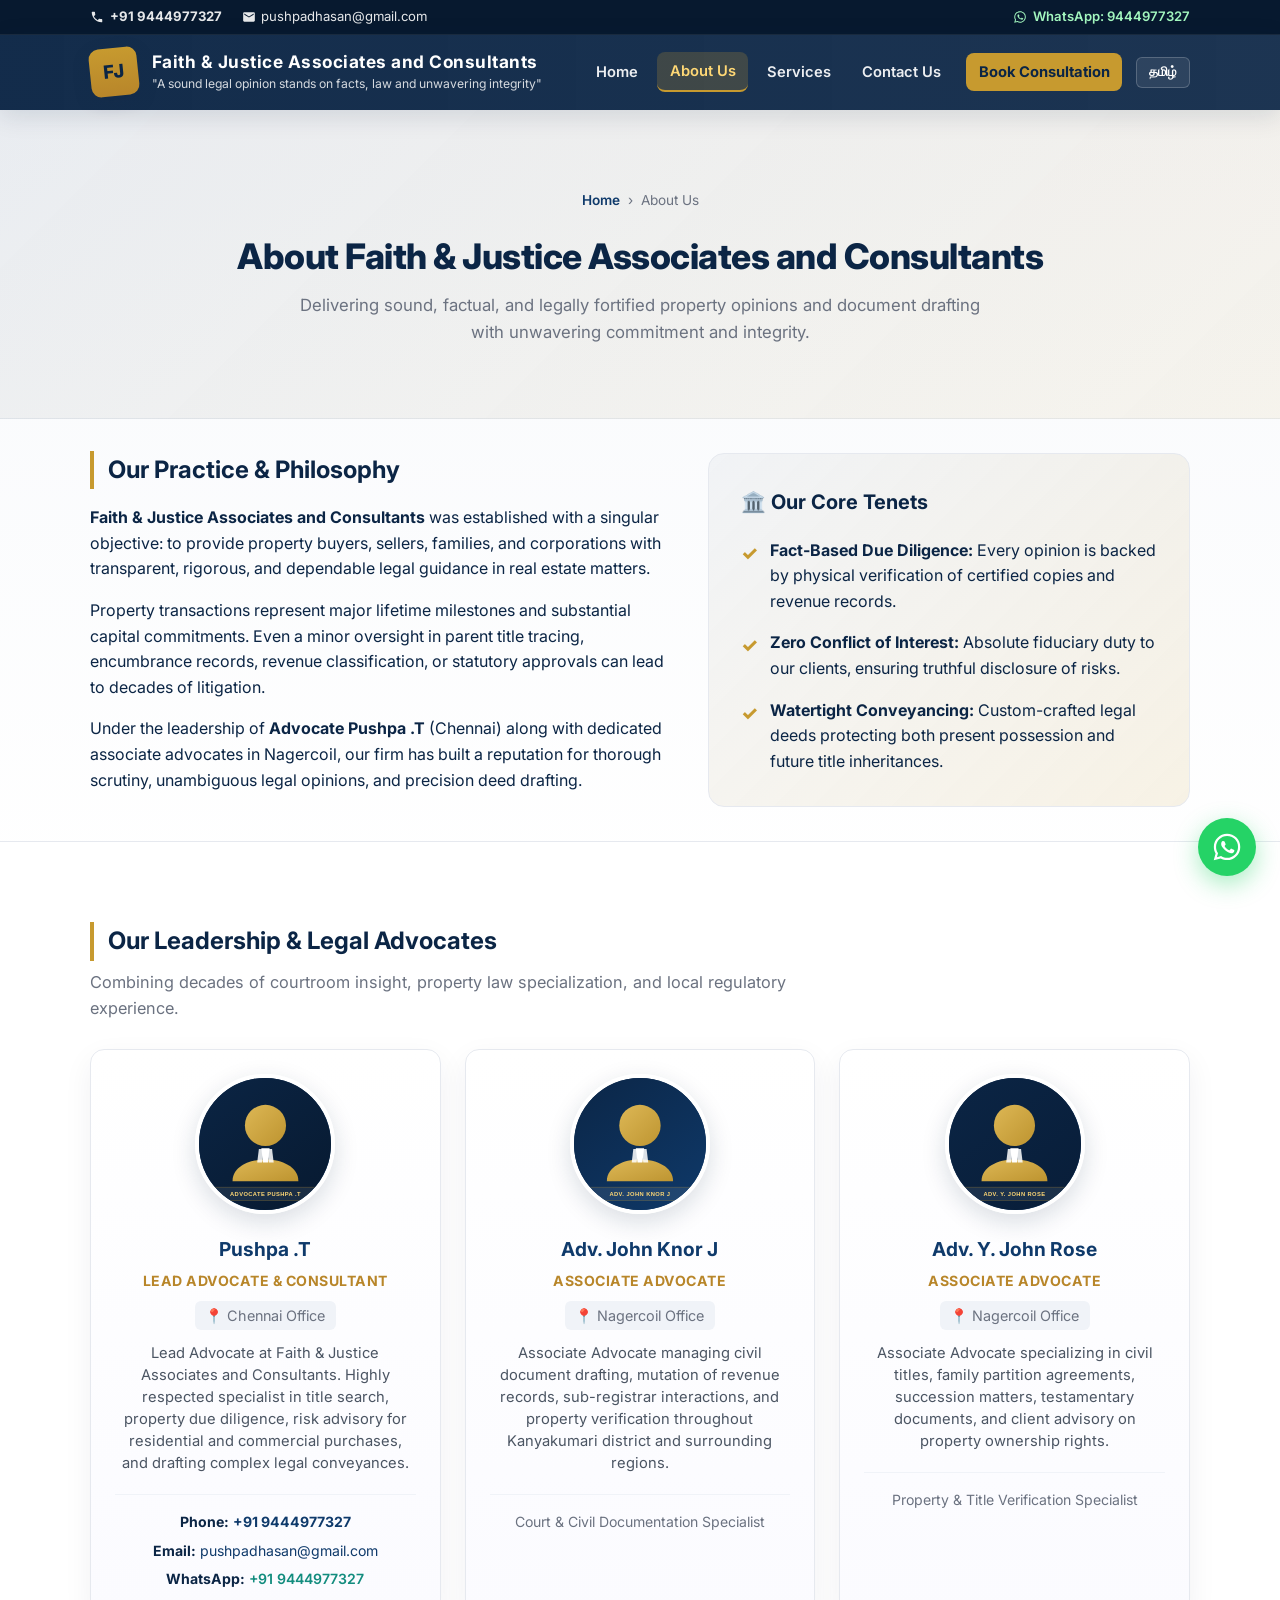
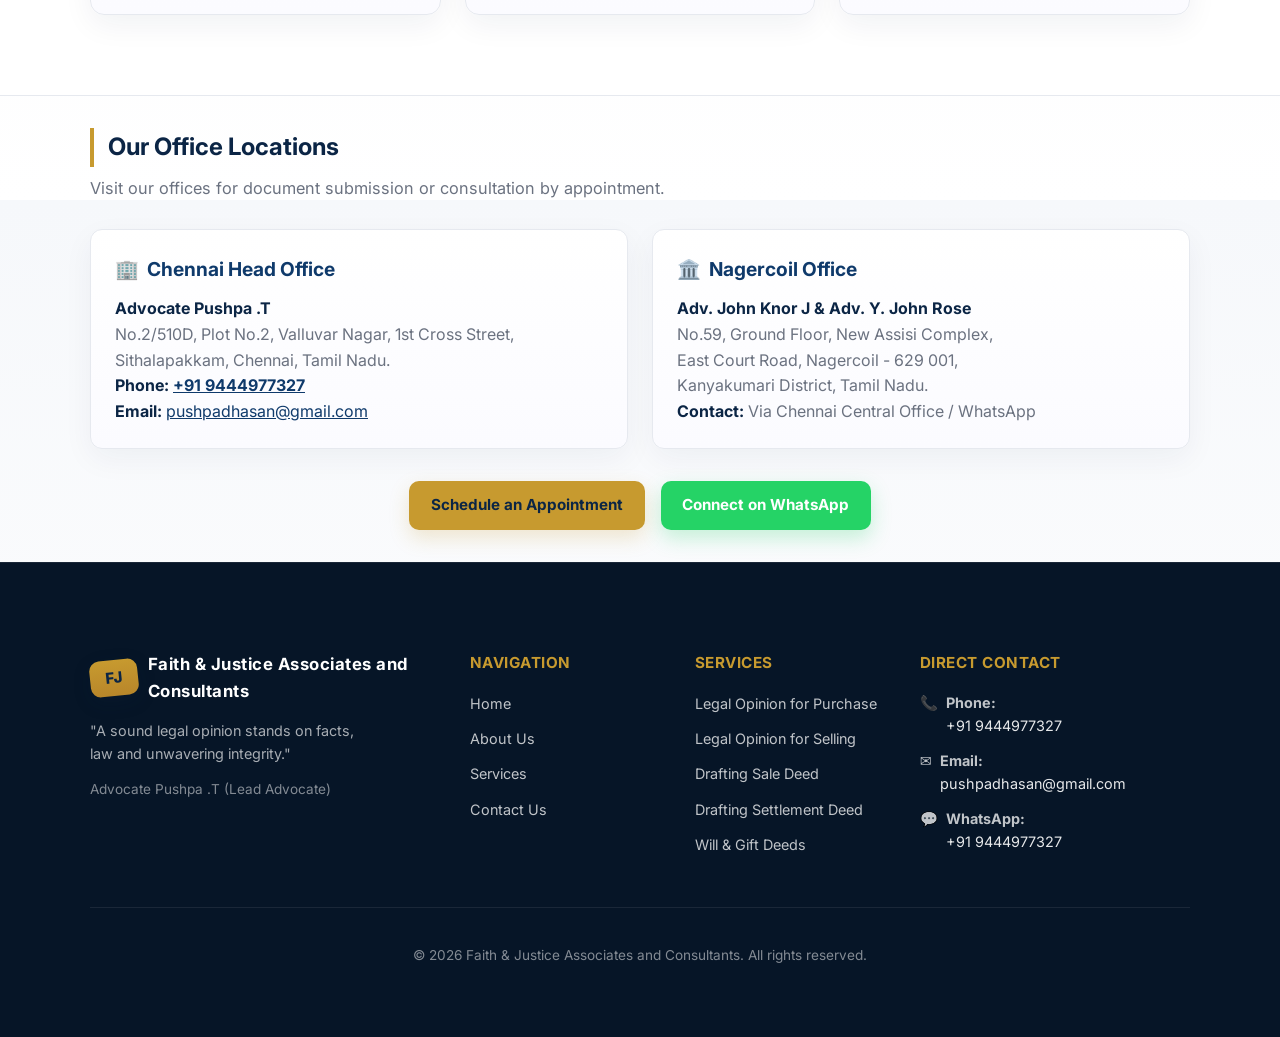
==== about.html @ 85257190 "Faith & Justice Associates and Consultants website" ====
<!DOCTYPE html>
<html lang="en">
<head>
  <meta charset="utf-8" />
  <meta name="viewport" content="width=device-width, initial-scale=1" />
  <title>About Us | Faith &amp; Justice Associates and Consultants</title>
  <meta name="description" content="Learn about Faith &amp; Justice Associates and Consultants, led by Advocate Pushpa .T with associates in Nagercoil. Specialized in property law, title due diligence, and legal opinions." />
  <meta name="theme-color" content="#0b2545" />
  <link rel="stylesheet" href="style.css" />
</head>
<body>

  <!-- Top Utility Bar with Contact Info -->
  <aside class="top-bar">
    <div class="container">
      <div class="top-bar-left">
        <a href="tel:+919444977327" aria-label="Call Advocate Pushpa .T">
          <svg viewBox="0 0 24 24" width="14" height="14" fill="currentColor"><path d="M6.62 10.79c1.44 2.83 3.76 5.14 6.59 6.59l2.2-2.2c.27-.27.67-.36 1.02-.24 1.12.37 2.33.57 3.57.57.55 0 1 .45 1 1V20c0 .55-.45 1-1 1-9.39 0-17-7.61-17-17 0-.55.45-1 1-1h3.5c.55 0 1 .45 1 1 0 1.25.2 2.45.57 3.57.11.35.03.74-.25 1.02l-2.2 2.2z"/></svg>
          <span><strong>+91 9444977327</strong></span>
        </a>
        <a href="mailto:pushpadhasan@gmail.com" aria-label="Email Pushpa .T">
          <svg viewBox="0 0 24 24" width="14" height="14" fill="currentColor"><path d="M20 4H4c-1.1 0-1.99.9-1.99 2L2 18c0 1.1.9 2 2 2h16c1.1 0 2-.9 2-2V6c0-1.1-.9-2-2-2zm0 4l-8 5-8-5V6l8 5 8-5v2z"/></svg>
          <span>pushpadhasan@gmail.com</span>
        </a>
      </div>
      <div class="top-bar-right">
        <a href="https://wa.me/919444977327?text=Hello%20Faith%20%26%20Justice%20Associates%20and%20Consultants%2C%20I%20would%20like%20to%20inquire%20about%20your%20legal%20services." target="_blank" rel="noopener noreferrer" class="whatsapp-top-link" aria-label="WhatsApp quick chat">
          <svg viewBox="0 0 24 24" width="14" height="14" fill="currentColor"><path d="M12.04 2C6.58 2 2.13 6.45 2.13 11.91c0 1.75.46 3.45 1.32 4.95L2.05 22l5.25-1.38c1.45.79 3.08 1.21 4.74 1.21 5.46 0 9.91-4.45 9.91-9.91 0-2.65-1.03-5.14-2.9-7.01C17.18 3.03 14.69 2 12.04 2M12.05 3.67c2.2 0 4.26.86 5.82 2.42 1.55 1.56 2.41 3.63 2.41 5.83 0 4.54-3.7 8.23-8.24 8.23-1.48 0-2.93-.39-4.19-1.15l-.3-.17-3.12.82.83-3.04-.2-.32c-.82-1.3-1.26-2.82-1.26-4.38.01-4.54 3.7-8.24 8.25-8.24M9.11 7.44c-.16 0-.43.06-.65.3-.22.23-.84.82-.84 2.02 0 1.2.88 2.36 1 2.52.13.16 1.73 2.63 4.18 3.69 2.04.88 2.46.71 2.9.67.44-.04 1.42-.58 1.63-1.16.2-.58.2-1.08.14-1.18-.06-.1-.22-.17-.46-.29-.24-.12-1.41-.7-1.63-.78-.21-.07-.37-.11-.53.13-.16.24-.63.78-.78.94-.14.17-.29.19-.53.07-.24-.12-1.02-.37-1.94-1.2-.72-.64-1.21-1.43-1.35-1.67-.14-.24-.02-.37.1-.49.11-.11.25-.29.37-.43.12-.14.16-.24.24-.4.08-.16.04-.3-.02-.42-.06-.12-.53-1.27-.73-1.74-.19-.46-.38-.4-.53-.41l-.57-.03Z"/></svg>
          <span>WhatsApp: 9444977327</span>
        </a>
      </div>
    </div>
  </aside>

  <!-- Header -->
  <header>
    <div class="container">
      <a href="index.html" class="brand" aria-label="Faith &amp; Justice Associates and Consultants Home">
        <div class="logo-mark" aria-hidden="true">FJ</div>
        <div>
          <h1>Faith &amp; Justice Associates and Consultants</h1>
          <p>"A sound legal opinion stands on facts, law and unwavering integrity"</p>
        </div>
      </a>

      <nav aria-label="Main navigation">
        <button class="mobile-toggle" id="navToggle" aria-expanded="false" aria-controls="mainNav">Menu ☰</button>
        <ul id="mainNav" class="">
          <li><a href="index.html">Home</a></li>
          <li><a href="about.html" class="active">About Us</a></li>
          <li><a href="services.html">Services</a></li>
          <li><a href="contact.html">Contact Us</a></li>
          <li><a href="contact.html" class="nav-cta">Book Consultation</a></li>
          <li><button class="lang-btn" id="langToggle" aria-label="Switch Language">தமிழ்</button></li>
        </ul>
      </nav>
    </div>
  </header>

  <main>
    <!-- Page Hero Banner -->
    <section class="page-hero">
      <div class="container">
        <div class="breadcrumb">
          <a href="index.html">Home</a> &rsaquo; <span>About Us</span>
        </div>
        <h1>
          <span class="lang-en">About Faith &amp; Justice Associates and Consultants</span>
          <span class="lang-ta">எங்களைப் பற்றி — ஃபெய்த் &amp; ஜஸ்டிஸ் அசோசியேட்ஸ்</span>
        </h1>
        <p class="lang-en">
          Delivering sound, factual, and legally fortified property opinions and document drafting with unwavering commitment and integrity.
        </p>
        <p class="lang-ta">
          சட்டம், உண்மை மற்றும் நேர்மையின் அடிப்படையில் சொத்து சட்ட ஆலோசனைகள் மற்றும் ஆவண தயாரிப்புகளை வழங்கும் சட்ட நிறுவனம்.
        </p>
      </div>
    </section>

    <!-- Firm Profile & Mission -->
    <section class="container">
      <div style="display: grid; grid-template-columns: 1.2fr 1fr; gap: 2.5rem; align-items: center;">
        <div>
          <h2>
            <span class="lang-en">Our Practice &amp; Philosophy</span>
            <span class="lang-ta">எங்கள் நோக்கம் &amp; நெறிமுறைகள்</span>
          </h2>
          <div class="lang-en">
            <p>
              <strong>Faith &amp; Justice Associates and Consultants</strong> was established with a singular objective: to provide property buyers, sellers, families, and corporations with transparent, rigorous, and dependable legal guidance in real estate matters.
            </p>
            <p>
              Property transactions represent major lifetime milestones and substantial capital commitments. Even a minor oversight in parent title tracing, encumbrance records, revenue classification, or statutory approvals can lead to decades of litigation.
            </p>
            <p>
              Under the leadership of <strong>Advocate Pushpa .T</strong> (Chennai) along with dedicated associate advocates in Nagercoil, our firm has built a reputation for thorough scrutiny, unambiguous legal opinions, and precision deed drafting.
            </p>
          </div>
          <div class="lang-ta">
            <p>
              <strong>ஃபெய்த் &amp; ஜஸ்டிஸ் அசோசியேட்ஸ் அண்ட் கன்சல்டன்ட்ஸ்</strong> சொத்து பரிவர்த்தனைகளில் பொதுமக்கள் மற்றும் நிறுவனங்களுக்கு வெளிப்படையான, முறையான மற்றும் நம்பகமான சட்ட வழிகாட்டலை வழங்குவதற்காக செயல்பட்டு வருகிறது.
            </p>
            <p>
              சொத்து வாங்குதல் மற்றும் விற்பனை செய்தலில் மூல ஆவணங்கள், வில்லங்கம், பட்டா மற்றும் அரசு அனுமதிகளை தீவிரமாக ஆய்வு செய்து, எதிர்காலத்தில் எந்தவித சட்ட சிக்கல்களும் ஏற்படாதவாறு ஆலோசனைகள் வழங்குகிறோம்.
            </p>
            <p>
              சென்னையில் <strong>வழக்கறிஞர் புஷ்பா .T (Pushpa .T)</strong> தலைமையில் நாகர்கோவில் அலுவலக வழக்கறிஞர்களுடன் இணைந்து வாடிக்கையாளர்களுக்கு சிறந்த முறையில் சேவை செய்கிறோம்.
            </p>
          </div>
        </div>

        <div style="background: linear-gradient(135deg, rgba(11,37,69,0.04), rgba(199,154,47,0.12)); border: 1px solid var(--border-light); border-radius: 16px; padding: 2rem;">
          <h3 style="margin-top: 0; color: var(--navy); font-size: 1.25rem;">
            <span>🏛️</span> Our Core Tenets
          </h3>
          <ul style="list-style: none; padding: 0; margin: 0; display: flex; flex-direction: column; gap: 1rem;">
            <li style="display: flex; gap: 0.75rem; align-items: flex-start;">
              <span style="color: var(--gold); font-weight: 800; font-size: 1.2rem;">✓</span>
              <div>
                <strong>Fact-Based Due Diligence:</strong> Every opinion is backed by physical verification of certified copies and revenue records.
              </div>
            </li>
            <li style="display: flex; gap: 0.75rem; align-items: flex-start;">
              <span style="color: var(--gold); font-weight: 800; font-size: 1.2rem;">✓</span>
              <div>
                <strong>Zero Conflict of Interest:</strong> Absolute fiduciary duty to our clients, ensuring truthful disclosure of risks.
              </div>
            </li>
            <li style="display: flex; gap: 0.75rem; align-items: flex-start;">
              <span style="color: var(--gold); font-weight: 800; font-size: 1.2rem;">✓</span>
              <div>
                <strong>Watertight Conveyancing:</strong> Custom-crafted legal deeds protecting both present possession and future title inheritances.
              </div>
            </li>
          </ul>
        </div>
      </div>
    </section>

    <!-- Detailed Team Section -->
    <section style="background: #ffffff; border-top: 1px solid var(--border-light); border-bottom: 1px solid var(--border-light);">
      <div class="container">
        <h2>
          <span class="lang-en">Our Leadership &amp; Legal Advocates</span>
          <span class="lang-ta">எங்கள் தலைமை மற்றும் வழக்கறிஞர்கள்</span>
        </h2>
        <p class="section-subtitle">
          <span class="lang-en">Combining decades of courtroom insight, property law specialization, and local regulatory experience.</span>
          <span class="lang-ta">நீண்டகால அனுபவம் மற்றும் சட்ட நுணுக்கங்களுடன் செயல்படும் வழக்கறிஞர் குழு.</span>
        </p>

        <div class="team">
          <!-- Member 1: Pushpa .T -->
          <div class="member">
            <div class="member-avatar">
              <img src="placeholder-pushpa.svg" alt="Photo of Advocate Pushpa .T" onerror="this.src='placeholder-pushpa.jpg';" />
            </div>
            <h3>Pushpa .T</h3>
            <p class="role">Lead Advocate &amp; Consultant</p>
            <p class="office">📍 Chennai Office</p>
            <p class="bio lang-en">
              Lead Advocate at Faith &amp; Justice Associates and Consultants. Highly respected specialist in title search, property due diligence, risk advisory for residential and commercial purchases, and drafting complex legal conveyances.
            </p>
            <p class="bio lang-ta">
              முதன்மையான வழக்கறிஞர் மற்றும் ஆலோசகர். நிலம், வீடு மற்றும் வணிக வளாக சொத்துக்களின் ஆவண ஆய்வு, சட்ட ஆலோசனை மற்றும் பத்திர தயாரிப்பில் நிபுணர்.
            </p>
            <div style="margin-top: 1.25rem; padding-top: 1rem; border-top: 1px solid #f0f3f8; display: flex; flex-direction: column; gap: 0.35rem; font-size: 0.88rem;">
              <div><strong>Phone:</strong> <a href="tel:+919444977327" style="color: var(--accent); text-decoration: none; font-weight: 700;">+91 9444977327</a></div>
              <div><strong>Email:</strong> <a href="mailto:pushpadhasan@gmail.com" style="color: var(--accent); text-decoration: none;">pushpadhasan@gmail.com</a></div>
              <div><strong>WhatsApp:</strong> <a href="https://wa.me/919444977327" target="_blank" rel="noopener noreferrer" style="color: #128c7e; text-decoration: none; font-weight: 600;">+91 9444977327</a></div>
            </div>
          </div>

          <!-- Member 2: Adv. John Knor J -->
          <div class="member">
            <div class="member-avatar">
              <img src="placeholder-john.svg" alt="Photo of Adv. John Knor J" onerror="this.src='placeholder-john.jpg';" />
            </div>
            <h3>Adv. John Knor J</h3>
            <p class="role">Associate Advocate</p>
            <p class="office">📍 Nagercoil Office</p>
            <p class="bio lang-en">
              Associate Advocate managing civil document drafting, mutation of revenue records, sub-registrar interactions, and property verification throughout Kanyakumari district and surrounding regions.
            </p>
            <p class="bio lang-ta">
              நாகர்கோவில் மற்றும் கன்னியாகுமரி மாவட்டத்தில் சிவில் ஆவணங்கள், பட்டா மாறுதல் மற்றும் சார் பதிவாளர் அலுவலக ஆவண சரிபார்ப்புகளில் வாடிக்கையாளர்களுக்கு வழிகாட்டுபவர்.
            </p>
            <div style="margin-top: 1.25rem; padding-top: 1rem; border-top: 1px solid #f0f3f8; font-size: 0.88rem; color: var(--muted);">
              <span>Court &amp; Civil Documentation Specialist</span>
            </div>
          </div>

          <!-- Member 3: Adv. Y. John Rose -->
          <div class="member">
            <div class="member-avatar">
              <img src="placeholder-rose.svg" alt="Photo of Adv. Y. John Rose" onerror="this.src='placeholder-rose.jpg';" />
            </div>
            <h3>Adv. Y. John Rose</h3>
            <p class="role">Associate Advocate</p>
            <p class="office">📍 Nagercoil Office</p>
            <p class="bio lang-en">
              Associate Advocate specializing in civil titles, family partition agreements, succession matters, testamentary documents, and client advisory on property ownership rights.
            </p>
            <p class="bio lang-ta">
              குடும்ப சொத்து பிரிவினை, பாகப்பிரிவினை பத்திரம், உயில் ஆவணங்கள் மற்றும் சொத்து உரிமை தொடர்பான சட்ட விவகாரங்களில் தேர்ச்சி பெற்றவர்.
            </p>
            <div style="margin-top: 1.25rem; padding-top: 1rem; border-top: 1px solid #f0f3f8; font-size: 0.88rem; color: var(--muted);">
              <span>Property &amp; Title Verification Specialist</span>
            </div>
          </div>
        </div>
      </div>
    </section>

    <!-- Office Locations -->
    <section class="container">
      <h2>
        <span class="lang-en">Our Office Locations</span>
        <span class="lang-ta">எங்கள் அலுவலக முகவரிகள்</span>
      </h2>
      <p class="section-subtitle">
        <span class="lang-en">Visit our offices for document submission or consultation by appointment.</span>
        <span class="lang-ta">ஆவணங்களை சமர்ப்பிக்க அல்லது நேரடி ஆலோசனை பெற எங்களை தொடர்பு கொள்ளவும்.</span>
      </p>

      <div class="locations">
        <!-- Chennai Office -->
        <div class="location">
          <h3>
            <span>🏢</span> Chennai Head Office
          </h3>
          <p>
            <strong>Advocate Pushpa .T</strong><br />
            No.2/510D, Plot No.2, Valluvar Nagar, 1st Cross Street,<br />
            Sithalapakkam, Chennai, Tamil Nadu.<br />
            <strong>Phone:</strong> <a href="tel:+919444977327" style="color: var(--accent); font-weight: 700;">+91 9444977327</a><br />
            <strong>Email:</strong> <a href="mailto:pushpadhasan@gmail.com" style="color: var(--accent);">pushpadhasan@gmail.com</a>
          </p>
        </div>

        <!-- Nagercoil Office -->
        <div class="location">
          <h3>
            <span>🏛️</span> Nagercoil Office
          </h3>
          <p>
            <strong>Adv. John Knor J &amp; Adv. Y. John Rose</strong><br />
            No.59, Ground Floor, New Assisi Complex,<br />
            East Court Road, Nagercoil - 629 001,<br />
            Kanyakumari District, Tamil Nadu.<br />
            <strong>Contact:</strong> Via Chennai Central Office / WhatsApp
          </p>
        </div>
      </div>

      <!-- Quick Action Bar -->
      <div style="text-align: center; margin-top: 1.5rem;">
        <a href="contact.html" class="cta">Schedule an Appointment</a>
        <a href="https://wa.me/919444977327?text=Hello%20Advocate%20Pushpa%20.T%2C%20I%20would%20like%20to%20schedule%20a%20legal%20consultation." target="_blank" rel="noopener noreferrer" class="cta cta-whatsapp" style="margin-left: 0.75rem;">
          Connect on WhatsApp
        </a>
      </div>
    </section>
  </main>

  <!-- Floating WhatsApp Widget -->
  <a href="https://wa.me/919444977327?text=Hello%20Faith%20%26%20Justice%20Associates%20and%20Consultants%2C%20I%20would%20like%20to%20inquire%20about%20your%20legal%20services." 
     class="whatsapp-float" 
     target="_blank" 
     rel="noopener noreferrer" 
     aria-label="Chat on WhatsApp with Advocate Pushpa .T">
    <svg viewBox="0 0 24 24" width="32" height="32" fill="currentColor">
      <path d="M12.04 2C6.58 2 2.13 6.45 2.13 11.91c0 1.75.46 3.45 1.32 4.95L2.05 22l5.25-1.38c1.45.79 3.08 1.21 4.74 1.21 5.46 0 9.91-4.45 9.91-9.91 0-2.65-1.03-5.14-2.9-7.01C17.18 3.03 14.69 2 12.04 2M12.05 3.67c2.2 0 4.26.86 5.82 2.42 1.55 1.56 2.41 3.63 2.41 5.83 0 4.54-3.7 8.23-8.24 8.23-1.48 0-2.93-.39-4.19-1.15l-.3-.17-3.12.82.83-3.04-.2-.32c-.82-1.3-1.26-2.82-1.26-4.38.01-4.54 3.7-8.24 8.25-8.24M9.11 7.44c-.16 0-.43.06-.65.3-.22.23-.84.82-.84 2.02 0 1.2.88 2.36 1 2.52.13.16 1.73 2.63 4.18 3.69 2.04.88 2.46.71 2.9.67.44-.04 1.42-.58 1.63-1.16.2-.58.2-1.08.14-1.18-.06-.1-.22-.17-.46-.29-.24-.12-1.41-.7-1.63-.78-.21-.07-.37-.11-.53.13-.16.24-.63.78-.78.94-.14.17-.29.19-.53.07-.24-.12-1.02-.37-1.94-1.2-.72-.64-1.21-1.43-1.35-1.67-.14-.24-.02-.37.1-.49.11-.11.25-.29.37-.43.12-.14.16-.24.24-.4.08-.16.04-.3-.02-.42-.06-.12-.53-1.27-.73-1.74-.19-.46-.38-.4-.53-.41l-.57-.03Z"/>
    </svg>
    <span class="tooltip">Chat on WhatsApp (9444977327)</span>
  </a>

  <!-- Footer -->
  <footer>
    <div class="container">
      <div class="footer-grid">
        <div class="footer-brand">
          <div style="display: flex; gap: 0.6rem; align-items: center; margin-bottom: 0.75rem;">
            <div class="logo-mark" style="width: 36px; height: 36px; font-size: 0.95rem;">FJ</div>
            <h3 style="margin: 0; font-size: 1.05rem;">Faith &amp; Justice Associates and Consultants</h3>
          </div>
          <p>"A sound legal opinion stands on facts, law and unwavering integrity."</p>
          <p style="font-size: 0.85rem; color: rgba(255,255,255,0.5);">Advocate Pushpa .T (Lead Advocate)</p>
        </div>

        <div class="footer-col">
          <h4>Navigation</h4>
          <ul>
            <li><a href="index.html">Home</a></li>
            <li><a href="about.html">About Us</a></li>
            <li><a href="services.html">Services</a></li>
            <li><a href="contact.html">Contact Us</a></li>
          </ul>
        </div>

        <div class="footer-col">
          <h4>Services</h4>
          <ul>
            <li><a href="services.html">Legal Opinion for Purchase</a></li>
            <li><a href="services.html">Legal Opinion for Selling</a></li>
            <li><a href="services.html">Drafting Sale Deed</a></li>
            <li><a href="services.html">Drafting Settlement Deed</a></li>
            <li><a href="services.html">Will &amp; Gift Deeds</a></li>
          </ul>
        </div>

        <div class="footer-col">
          <h4>Direct Contact</h4>
          <div class="footer-contact-item">
            <span>📞</span>
            <div>
              <strong>Phone:</strong><br />
              <a href="tel:+919444977327">+91 9444977327</a>
            </div>
          </div>
          <div class="footer-contact-item">
            <span>✉️</span>
            <div>
              <strong>Email:</strong><br />
              <a href="mailto:pushpadhasan@gmail.com">pushpadhasan@gmail.com</a>
            </div>
          </div>
          <div class="footer-contact-item">
            <span>💬</span>
            <div>
              <strong>WhatsApp:</strong><br />
              <a href="https://wa.me/919444977327" target="_blank" rel="noopener noreferrer">+91 9444977327</a>
            </div>
          </div>
        </div>
      </div>

      <div class="footer-bottom">
        <p>&copy; <span class="current-year"></span> Faith &amp; Justice Associates and Consultants. All rights reserved.</p>
      </div>
    </div>
  </footer>

  <script src="script.js"></script>
</body>
</html>
---- style.css ----
/* ==========================================================================
   Faith & Justice Associates and Consultants — Stylesheet
   Theme: Navy (#0b2545) & Gold (#c79a2f) Professional Legal Palette
   ========================================================================== */

@import url('https://fonts.googleapis.com/css2?family=Inter:wght@300;400;500;600;700;800&display=swap');
@import url('https://fonts.googleapis.com/css2?family=Noto+Sans+Tamil:wght@400;600;700&display=swap');

:root {
  --navy: #0b2545;
  --gold: #c79a2f;
  --gold-hover: #b8862a;
  --white: #ffffff;
  --muted: #6b7280;
  --bg: #f6f8fb;
  --glass: rgba(255, 255, 255, 0.7);
  --max-width: 1100px;
  --radius: 12px;
  --gap: 1.25rem;
  --transition: 300ms cubic-bezier(.2, .9, .2, 1);
  --accent: #0f3a6b;
  --whatsapp: #25D366;
  --whatsapp-dark: #128C7E;
  --border-light: #e6e9ef;
}

/* Reset & Base */
* {
  box-sizing: border-box;
}

html, body {
  height: 100%;
}

body {
  margin: 0;
  font-family: 'Inter', system-ui, -apple-system, "Segoe UI", Roboto, Arial, sans-serif;
  color: var(--navy);
  background: linear-gradient(180deg, var(--bg) 0%, #ffffff 100%);
  -webkit-font-smoothing: antialiased;
  -moz-osx-font-smoothing: grayscale;
  line-height: 1.6;
  -webkit-tap-highlight-color: transparent;
  display: flex;
  flex-direction: column;
  min-height: 100vh;
}

main {
  flex: 1 0 auto;
}

.container {
  width: 92%;
  max-width: var(--max-width);
  margin: 0 auto;
  padding: 2rem 0;
}

/* Top Utility Bar */
.top-bar {
  background: #07192f;
  color: rgba(255, 255, 255, 0.85);
  font-size: 0.82rem;
  border-bottom: 1px solid rgba(255, 255, 255, 0.08);
  padding: 0.4rem 0;
}

.top-bar .container {
  padding: 0;
  display: flex;
  justify-content: space-between;
  align-items: center;
  flex-wrap: wrap;
  gap: 0.5rem;
}

.top-bar-left, .top-bar-right {
  display: flex;
  align-items: center;
  gap: 1.25rem;
  flex-wrap: wrap;
}

.top-bar a {
  color: rgba(255, 255, 255, 0.9);
  text-decoration: none;
  display: inline-flex;
  align-items: center;
  gap: 0.35rem;
  transition: color var(--transition);
}

.top-bar a:hover {
  color: var(--gold);
}

.top-bar .whatsapp-top-link {
  color: #a3f7bf;
  font-weight: 600;
}

.top-bar .whatsapp-top-link:hover {
  color: #25D366;
}

/* Header */
header {
  position: sticky;
  top: 0;
  z-index: 60;
  backdrop-filter: blur(8px);
  -webkit-backdrop-filter: blur(8px);
  background: linear-gradient(90deg, rgba(11, 37, 69, 0.97), rgba(11, 37, 69, 0.93));
  color: var(--white);
  box-shadow: 0 6px 24px rgba(11, 37, 69, 0.12);
}

header .container {
  display: flex;
  align-items: center;
  justify-content: space-between;
  gap: var(--gap);
  padding: 0.85rem 0;
}

.brand {
  display: flex;
  gap: 0.85rem;
  align-items: center;
  text-decoration: none;
  color: inherit;
}

.logo-mark {
  width: 48px;
  height: 48px;
  min-width: 48px;
  display: grid;
  place-items: center;
  background: linear-gradient(180deg, var(--gold), #b8862a);
  color: var(--navy);
  font-weight: 800;
  font-size: 1.15rem;
  border-radius: 10px;
  transform: rotate(-6deg);
  box-shadow: 0 6px 18px rgba(12, 34, 60, 0.18);
  transition: transform var(--transition);
  user-select: none;
}

.brand:hover .logo-mark {
  transform: rotate(0deg) scale(1.04);
}

.brand h1 {
  margin: 0;
  font-size: 1.08rem;
  letter-spacing: 0.5px;
  font-weight: 700;
  line-height: 1.25;
  color: var(--white);
}

.brand p {
  margin: 0;
  font-size: 0.76rem;
  color: rgba(255, 255, 255, 0.82);
  margin-top: 2px;
}

/* Navigation */
nav {
  display: flex;
  align-items: center;
  gap: 0.5rem;
}

nav ul {
  list-style: none;
  margin: 0;
  padding: 0;
  display: flex;
  gap: 0.35rem;
  align-items: center;
}

nav a {
  color: rgba(255, 255, 255, 0.92);
  text-decoration: none;
  padding: 0.45rem 0.8rem;
  border-radius: 8px;
  font-weight: 600;
  font-size: 0.92rem;
  transition: background var(--transition), color var(--transition), transform var(--transition);
  display: inline-block;
}

nav a:hover {
  background: rgba(255, 255, 255, 0.1);
  color: var(--white);
  transform: translateY(-2px);
}

nav a.active {
  background: rgba(199, 154, 47, 0.22);
  color: #ffd875;
  border-bottom: 2px solid var(--gold);
}

.nav-cta {
  background: var(--gold) !important;
  color: var(--navy) !important;
  font-weight: 700 !important;
  margin-left: 0.4rem;
}

.nav-cta:hover {
  background: var(--gold-hover) !important;
  color: var(--navy) !important;
}

.lang-btn {
  background: rgba(255, 255, 255, 0.08);
  border: 1px solid rgba(255, 255, 255, 0.2);
  color: var(--white);
  padding: 0.4rem 0.75rem;
  border-radius: 6px;
  font-weight: 700;
  font-size: 0.82rem;
  cursor: pointer;
  transition: all var(--transition);
  margin-left: 0.5rem;
}

.lang-btn:hover {
  background: var(--gold);
  color: var(--navy);
  border-color: var(--gold);
}

.mobile-toggle {
  display: none;
  background: transparent;
  border: 1px solid rgba(255, 255, 255, 0.2);
  color: var(--white);
  padding: 0.45rem 0.7rem;
  border-radius: 8px;
  cursor: pointer;
  font-size: 0.95rem;
}

/* Page Hero Banner (for Inner Pages: About, Services, Contact) */
.page-hero {
  background: linear-gradient(135deg, rgba(11, 37, 69, 0.06) 0%, rgba(199, 154, 47, 0.08) 100%);
  border-bottom: 1px solid rgba(11, 37, 69, 0.06);
  padding: 3rem 0 2.5rem 0;
  text-align: center;
}

.page-hero h1 {
  margin: 0 0 0.5rem 0;
  font-size: 2.2rem;
  color: var(--navy);
  font-weight: 800;
  letter-spacing: -0.5px;
}

.page-hero p {
  margin: 0 auto;
  color: var(--muted);
  font-size: 1.05rem;
  max-width: 65ch;
}

.breadcrumb {
  display: flex;
  justify-content: center;
  align-items: center;
  gap: 0.5rem;
  font-size: 0.85rem;
  margin-bottom: 1rem;
  color: var(--muted);
}

.breadcrumb a {
  color: var(--accent);
  text-decoration: none;
  font-weight: 600;
}

.breadcrumb a:hover {
  color: var(--gold);
}

/* Home Hero Section */
.hero {
  padding: 3.5rem 0;
  display: grid;
  grid-template-columns: 1fr 370px;
  gap: 2.5rem;
  align-items: center;
}

.hero-left {
  animation: slideIn 700ms var(--transition) both;
}

@keyframes slideIn {
  from { opacity: 0; transform: translateY(18px); }
  to { opacity: 1; transform: none; }
}

.hero .badge {
  display: inline-flex;
  align-items: center;
  gap: 0.4rem;
  background: rgba(199, 154, 47, 0.15);
  color: #8c6611;
  padding: 0.35rem 0.75rem;
  border-radius: 20px;
  font-weight: 700;
  font-size: 0.82rem;
  margin-bottom: 1rem;
  border: 1px solid rgba(199, 154, 47, 0.3);
}

.hero h2 {
  margin: 0 0 0.5rem 0;
  font-size: 2.3rem;
  color: var(--navy);
  font-weight: 800;
  line-height: 1.2;
}

.hero .hero-subtitle {
  margin: 0 0 1.25rem 0;
  color: var(--muted);
  font-size: 1.1rem;
  line-height: 1.55;
  max-width: 58ch;
}

.hero-actions {
  display: flex;
  gap: 0.85rem;
  align-items: center;
  margin-top: 1.5rem;
  flex-wrap: wrap;
}

/* CTA Buttons */
.cta {
  display: inline-flex;
  gap: 0.5rem;
  align-items: center;
  background: var(--gold);
  color: var(--navy);
  padding: 0.75rem 1.35rem;
  border-radius: 10px;
  font-weight: 700;
  font-size: 0.95rem;
  text-decoration: none;
  box-shadow: 0 8px 20px rgba(199, 154, 47, 0.22);
  transition: all var(--transition);
  cursor: pointer;
  border: none;
}

.cta:hover {
  transform: translateY(-3px);
  box-shadow: 0 12px 26px rgba(199, 154, 47, 0.3);
  background: var(--gold-hover);
}

.cta-secondary {
  background: transparent;
  color: var(--navy);
  border: 1.5px solid rgba(11, 37, 69, 0.18);
  box-shadow: none;
}

.cta-secondary:hover {
  background: rgba(11, 37, 69, 0.05);
  border-color: var(--navy);
  transform: translateY(-3px);
}

.cta-whatsapp {
  background: var(--whatsapp);
  color: #ffffff;
  box-shadow: 0 8px 20px rgba(37, 211, 102, 0.25);
}

.cta-whatsapp:hover {
  background: var(--whatsapp-dark);
  color: #ffffff;
  box-shadow: 0 12px 24px rgba(37, 211, 102, 0.35);
}

/* Hero Quick Contact Card */
.hero-card {
  background: linear-gradient(180deg, #ffffff, #fbfdff);
  border-radius: 16px;
  padding: 1.75rem;
  box-shadow: 0 16px 45px rgba(11, 37, 69, 0.08);
  border: 1px solid rgba(11, 37, 69, 0.05);
  display: flex;
  flex-direction: column;
  gap: 0.85rem;
  animation: float 6s ease-in-out infinite;
}

@keyframes float {
  0% { transform: translateY(0); }
  50% { transform: translateY(-6px); }
  100% { transform: translateY(0); }
}

.hero-card h4 {
  margin: 0;
  color: var(--navy);
  font-size: 1.15rem;
  font-weight: 700;
  display: flex;
  align-items: center;
  gap: 0.5rem;
}

.hero-card p {
  margin: 0;
  color: var(--muted);
  font-size: 0.92rem;
}

.hero-contact-item {
  display: flex;
  align-items: flex-start;
  gap: 0.75rem;
  padding: 0.5rem 0;
  border-bottom: 1px solid #f0f3f8;
}

.hero-contact-item:last-child {
  border-bottom: none;
  padding-bottom: 0;
}

.hero-contact-icon {
  width: 34px;
  height: 34px;
  border-radius: 8px;
  background: rgba(11, 37, 69, 0.06);
  color: var(--navy);
  display: grid;
  place-items: center;
  flex-shrink: 0;
}

.hero-contact-text strong {
  display: block;
  font-size: 0.8rem;
  text-transform: uppercase;
  letter-spacing: 0.5px;
  color: var(--muted);
}

.hero-contact-text a {
  color: var(--accent);
  text-decoration: none;
  font-weight: 600;
  font-size: 0.95rem;
  transition: color var(--transition);
}

.hero-contact-text a:hover {
  color: var(--gold);
}

/* Sections */
section {
  padding: 3rem 0;
}

section h2 {
  margin: 0 0 1rem 0;
  font-size: 1.5rem;
  color: var(--navy);
  border-left: 4px solid var(--gold);
  padding-left: 0.85rem;
  font-weight: 700;
}

.section-subtitle {
  color: var(--muted);
  font-size: 1.02rem;
  margin-top: -0.5rem;
  margin-bottom: 1.75rem;
  max-width: 70ch;
}

/* Pillars / Features Grid */
.features-grid {
  display: grid;
  grid-template-columns: repeat(4, 1fr);
  gap: 1.25rem;
  margin-top: 1.5rem;
}

.feature-box {
  background: var(--white);
  padding: 1.5rem;
  border-radius: var(--radius);
  box-shadow: 0 8px 24px rgba(11, 37, 69, 0.04);
  border: 1px solid var(--border-light);
  transition: all var(--transition);
}

.feature-box:hover {
  transform: translateY(-5px);
  box-shadow: 0 14px 35px rgba(11, 37, 69, 0.09);
  border-color: rgba(199, 154, 47, 0.4);
}

.feature-icon {
  width: 44px;
  height: 44px;
  border-radius: 10px;
  background: linear-gradient(135deg, rgba(11, 37, 69, 0.08), rgba(199, 154, 47, 0.15));
  color: var(--navy);
  display: grid;
  place-items: center;
  font-size: 1.3rem;
  margin-bottom: 1rem;
}

.feature-box h3 {
  margin: 0 0 0.5rem 0;
  font-size: 1.05rem;
  color: var(--navy);
}

.feature-box p {
  margin: 0;
  color: var(--muted);
  font-size: 0.9rem;
  line-height: 1.55;
}

/* Team Section */
.team {
  display: grid;
  grid-template-columns: repeat(3, 1fr);
  gap: 1.5rem;
  margin-top: 1.5rem;
}

.member {
  background: linear-gradient(180deg, #ffffff, #fbfbff);
  border-radius: 14px;
  padding: 1.5rem;
  box-shadow: 0 10px 30px rgba(11, 37, 69, 0.06);
  border: 1px solid var(--border-light);
  text-align: center;
  position: relative;
  overflow: hidden;
  transition: transform var(--transition), box-shadow var(--transition);
}

.member:hover {
  transform: translateY(-6px);
  box-shadow: 0 18px 40px rgba(11, 37, 69, 0.12);
}

.member-avatar {
  width: 140px;
  height: 140px;
  border-radius: 50%;
  margin: 0 auto 1.25rem auto;
  background: linear-gradient(135deg, var(--navy), var(--accent));
  color: var(--gold);
  display: flex;
  align-items: center;
  justify-content: center;
  font-size: 2.2rem;
  font-weight: 800;
  border: 4px solid #ffffff;
  box-shadow: 0 8px 24px rgba(11, 37, 69, 0.15);
  position: relative;
}

.member img {
  width: 100%;
  height: 100%;
  object-fit: cover;
  border-radius: 50%;
  display: block;
}

.member h3 {
  margin: 0 0 0.35rem 0;
  font-size: 1.2rem;
  color: var(--accent);
  font-weight: 700;
}

.member .role {
  margin: 0 0 0.5rem 0;
  color: var(--gold-hover);
  font-weight: 700;
  font-size: 0.88rem;
  text-transform: uppercase;
  letter-spacing: 0.5px;
}

.member .office {
  margin: 0 0 0.75rem 0;
  color: var(--muted);
  font-size: 0.9rem;
  display: inline-block;
  background: #f0f3f8;
  padding: 0.2rem 0.65rem;
  border-radius: 6px;
}

.member .bio {
  margin: 0;
  color: #4b5563;
  font-size: 0.92rem;
  line-height: 1.5;
}

/* Services Page & Grids */
.services-grid {
  display: grid;
  grid-template-columns: repeat(2, 1fr);
  gap: 1.75rem;
}

.service-card {
  background: var(--white);
  padding: 1.75rem;
  border-radius: 14px;
  box-shadow: 0 10px 30px rgba(11, 37, 69, 0.05);
  border: 1px solid var(--border-light);
  transition: all var(--transition);
}

.service-card:hover {
  transform: translateY(-4px);
  box-shadow: 0 16px 36px rgba(11, 37, 69, 0.09);
  border-color: rgba(199, 154, 47, 0.35);
}

.service-card-header {
  display: flex;
  align-items: center;
  gap: 0.85rem;
  margin-bottom: 1.25rem;
  padding-bottom: 0.85rem;
  border-bottom: 1.5px solid #f0f3f8;
}

.service-card-header h3 {
  margin: 0;
  font-size: 1.25rem;
  color: var(--navy);
  font-weight: 700;
}

.service-card-icon {
  width: 44px;
  height: 44px;
  background: linear-gradient(135deg, rgba(11, 37, 69, 0.08), rgba(199, 154, 47, 0.18));
  color: var(--accent);
  border-radius: 10px;
  display: grid;
  place-items: center;
  font-size: 1.3rem;
  flex-shrink: 0;
}

.service-list ul {
  margin: 0;
  padding-left: 1.25rem;
  color: var(--navy);
}

.service-list li {
  margin-bottom: 0.65rem;
  line-height: 1.55;
}

.service-list li strong {
  color: var(--accent);
}

.service-sublist {
  list-style-type: circle;
  margin-top: 0.4rem;
  padding-left: 1.25rem;
}

.service-sublist li {
  margin-bottom: 0.35rem;
  color: #4b5563;
}

/* Locations */
.locations {
  display: grid;
  grid-template-columns: 1fr 1fr;
  gap: 1.5rem;
  margin-bottom: 2rem;
}

.location {
  padding: 1.5rem;
  border-radius: var(--radius);
  background: linear-gradient(180deg, #ffffff, #fbfbff);
  box-shadow: 0 10px 30px rgba(11, 37, 69, 0.05);
  border: 1px solid var(--border-light);
  transition: all var(--transition);
}

.location:hover {
  transform: translateY(-4px);
  border-color: rgba(199, 154, 47, 0.35);
  box-shadow: 0 14px 34px rgba(11, 37, 69, 0.08);
}

.location h3 {
  margin: 0 0 0.75rem 0;
  color: var(--accent);
  font-size: 1.2rem;
  display: flex;
  align-items: center;
  gap: 0.5rem;
}

.location p {
  margin: 0;
  color: var(--muted);
  line-height: 1.6;
}

.location strong {
  color: var(--navy);
}

/* Contact Cards Grid */
.contact-cards-grid {
  display: grid;
  grid-template-columns: repeat(3, 1fr);
  gap: 1.25rem;
  margin-bottom: 2.5rem;
}

.contact-card {
  background: var(--white);
  padding: 1.5rem;
  border-radius: var(--radius);
  box-shadow: 0 8px 24px rgba(11, 37, 69, 0.05);
  border: 1px solid var(--border-light);
  text-align: center;
  display: flex;
  flex-direction: column;
  align-items: center;
  transition: all var(--transition);
}

.contact-card:hover {
  transform: translateY(-5px);
  box-shadow: 0 14px 32px rgba(11, 37, 69, 0.09);
  border-color: var(--gold);
}

.contact-card-icon {
  width: 52px;
  height: 52px;
  border-radius: 50%;
  background: linear-gradient(135deg, rgba(11, 37, 69, 0.08), rgba(199, 154, 47, 0.15));
  color: var(--navy);
  display: grid;
  place-items: center;
  margin-bottom: 1rem;
}

.contact-card-icon.whatsapp-bg {
  background: rgba(37, 211, 102, 0.15);
  color: var(--whatsapp-dark);
}

.contact-card h4 {
  margin: 0 0 0.35rem 0;
  color: var(--navy);
  font-size: 1.1rem;
}

.contact-card p {
  margin: 0 0 0.75rem 0;
  color: var(--muted);
  font-size: 0.88rem;
}

.contact-card a {
  color: var(--accent);
  text-decoration: none;
  font-weight: 700;
  font-size: 1.05rem;
  transition: color var(--transition);
}

.contact-card a:hover {
  color: var(--gold);
}

/* Form */
.contact-form-wrapper {
  display: grid;
  grid-template-columns: 1.3fr 1fr;
  gap: 2rem;
  align-items: flex-start;
}

form {
  background: var(--white);
  padding: 1.75rem;
  border-radius: 14px;
  box-shadow: 0 12px 35px rgba(11, 37, 69, 0.05);
  border: 1px solid var(--border-light);
  display: grid;
  gap: 1rem;
}

label {
  font-weight: 700;
  color: var(--navy);
  font-size: 0.88rem;
  display: block;
  margin-bottom: 0.3rem;
}

input, textarea, select {
  width: 100%;
  padding: 0.7rem 0.9rem;
  border: 1.5px solid #e2e8f0;
  border-radius: 8px;
  font-size: 0.95rem;
  font-family: inherit;
  transition: box-shadow var(--transition), border-color var(--transition);
  background: #fdfdfe;
  color: var(--navy);
}

input:focus, textarea:focus, select:focus {
  outline: none;
  border-color: var(--accent);
  box-shadow: 0 6px 18px rgba(15, 58, 107, 0.09);
  background: #ffffff;
}

.form-actions {
  display: flex;
  gap: 0.75rem;
  align-items: center;
  flex-wrap: wrap;
  margin-top: 0.5rem;
}

.btn {
  background: var(--navy);
  color: var(--white);
  border: none;
  padding: 0.75rem 1.25rem;
  border-radius: 8px;
  font-weight: 700;
  font-size: 0.95rem;
  cursor: pointer;
  transition: all var(--transition);
  display: inline-flex;
  align-items: center;
  gap: 0.5rem;
}

.btn:hover {
  background: var(--accent);
  transform: translateY(-2px);
  box-shadow: 0 6px 16px rgba(11, 37, 69, 0.2);
}

.btn-whatsapp-submit {
  background: var(--whatsapp);
  color: #ffffff;
  border: none;
  padding: 0.75rem 1.25rem;
  border-radius: 8px;
  font-weight: 700;
  font-size: 0.95rem;
  cursor: pointer;
  transition: all var(--transition);
  display: inline-flex;
  align-items: center;
  gap: 0.5rem;
  text-decoration: none;
}

.btn-whatsapp-submit:hover {
  background: var(--whatsapp-dark);
  transform: translateY(-2px);
  color: #ffffff;
  box-shadow: 0 6px 16px rgba(37, 211, 102, 0.25);
}

.form-success {
  display: inline-flex;
  gap: 0.5rem;
  align-items: center;
  color: #15803d;
  background: #f0fdf4;
  padding: 0.75rem 1rem;
  border-radius: 8px;
  border: 1px solid #bbf7d0;
  font-weight: 600;
  font-size: 0.92rem;
  animation: pop 450ms cubic-bezier(.2, .9, .2, 1);
}

@keyframes pop {
  from { transform: scale(.94); opacity: 0; }
  to { transform: none; opacity: 1; }
}

/* Call to Action Banner */
.cta-banner {
  background: linear-gradient(135deg, var(--navy) 0%, #081d38 100%);
  color: var(--white);
  padding: 3rem 2rem;
  border-radius: 18px;
  text-align: center;
  margin: 3rem auto 1rem auto;
  box-shadow: 0 16px 40px rgba(11, 37, 69, 0.16);
  position: relative;
  overflow: hidden;
}

.cta-banner::before {
  content: "";
  position: absolute;
  top: -50%;
  left: -50%;
  width: 200%;
  height: 200%;
  background: radial-gradient(circle, rgba(199, 154, 47, 0.12) 0%, transparent 60%);
  pointer-events: none;
}

.cta-banner h2 {
  color: var(--white);
  border-left: none;
  padding-left: 0;
  font-size: 2rem;
  margin-bottom: 0.75rem;
}

.cta-banner p {
  color: rgba(255, 255, 255, 0.85);
  font-size: 1.05rem;
  max-width: 60ch;
  margin: 0 auto 1.75rem auto;
}

.cta-banner-buttons {
  display: flex;
  justify-content: center;
  gap: 1rem;
  flex-wrap: wrap;
}

/* Floating WhatsApp Button */
.whatsapp-float {
  position: fixed;
  bottom: 24px;
  right: 24px;
  z-index: 999;
  width: 58px;
  height: 58px;
  background: var(--whatsapp);
  color: #ffffff;
  border-radius: 50%;
  display: flex;
  align-items: center;
  justify-content: center;
  box-shadow: 0 8px 24px rgba(37, 211, 102, 0.4);
  text-decoration: none;
  transition: all var(--transition);
  animation: pulseWhatsApp 3s infinite ease-in-out;
}

.whatsapp-float:hover {
  background: var(--whatsapp-dark);
  transform: scale(1.1) translateY(-3px);
  box-shadow: 0 12px 28px rgba(37, 211, 102, 0.5);
  color: #ffffff;
}

.whatsapp-float svg {
  width: 32px;
  height: 32px;
  fill: currentColor;
}

.whatsapp-float .tooltip {
  visibility: hidden;
  position: absolute;
  right: 70px;
  background: #0b2545;
  color: #ffffff;
  padding: 0.4rem 0.85rem;
  border-radius: 8px;
  font-size: 0.82rem;
  font-weight: 600;
  white-space: nowrap;
  opacity: 0;
  box-shadow: 0 6px 18px rgba(0, 0, 0, 0.2);
  transition: opacity 250ms ease, visibility 250ms ease;
  pointer-events: none;
}

.whatsapp-float .tooltip::after {
  content: "";
  position: absolute;
  top: 50%;
  left: 100%;
  margin-top: -5px;
  border-width: 5px;
  border-style: solid;
  border-color: transparent transparent transparent #0b2545;
}

.whatsapp-float:hover .tooltip {
  visibility: visible;
  opacity: 1;
}

@keyframes pulseWhatsApp {
  0% { box-shadow: 0 0 0 0 rgba(37, 211, 102, 0.5); }
  70% { box-shadow: 0 0 0 14px rgba(37, 211, 102, 0); }
  100% { box-shadow: 0 0 0 0 rgba(37, 211, 102, 0); }
}

/* Footer */
footer {
  background: #061527;
  color: rgba(255, 255, 255, 0.85);
  padding: 3.5rem 0 1.5rem 0;
  margin-top: auto;
  border-top: 1px solid rgba(255, 255, 255, 0.08);
}

.footer-grid {
  display: grid;
  grid-template-columns: 1.8fr 1fr 1fr 1.4fr;
  gap: 2rem;
  margin-bottom: 2.5rem;
}

.footer-brand h3 {
  margin: 0 0 0.75rem 0;
  font-size: 1.15rem;
  color: var(--white);
  letter-spacing: 0.5px;
}

.footer-brand p {
  color: rgba(255, 255, 255, 0.65);
  font-size: 0.9rem;
  line-height: 1.6;
  max-width: 32ch;
}

.footer-col h4 {
  margin: 0 0 1rem 0;
  color: var(--gold);
  font-size: 0.95rem;
  font-weight: 700;
  text-transform: uppercase;
  letter-spacing: 0.5px;
}

.footer-col ul {
  list-style: none;
  padding: 0;
  margin: 0;
}

.footer-col li {
  margin-bottom: 0.6rem;
}

.footer-col a {
  color: rgba(255, 255, 255, 0.75);
  text-decoration: none;
  font-size: 0.9rem;
  transition: color var(--transition);
}

.footer-col a:hover {
  color: var(--gold);
}

.footer-contact-item {
  display: flex;
  gap: 0.5rem;
  margin-bottom: 0.75rem;
  font-size: 0.9rem;
  color: rgba(255, 255, 255, 0.75);
}

.footer-contact-item a {
  color: rgba(255, 255, 255, 0.9);
  text-decoration: none;
  transition: color var(--transition);
}

.footer-contact-item a:hover {
  color: var(--gold);
}

.footer-bottom {
  text-align: center;
  padding-top: 1.5rem;
  border-top: 1px solid rgba(255, 255, 255, 0.08);
  font-size: 0.85rem;
  color: rgba(255, 255, 255, 0.5);
}

/* Bilingual & Language Switcher Support */
.lang-en {
  display: block;
}

.lang-ta {
  display: none;
  font-family: 'Noto Sans Tamil', 'Inter', system-ui, sans-serif;
}

/* Responsive Rules */
@media (max-width: 980px) {
  .hero {
    grid-template-columns: 1fr;
    text-align: center;
  }
  .hero .hero-subtitle {
    margin-left: auto;
    margin-right: auto;
  }
  .hero-actions {
    justify-content: center;
  }
  .hero-card {
    margin: 1.5rem auto 0 auto;
    width: 100%;
    max-width: 480px;
    text-align: left;
  }
  .features-grid {
    grid-template-columns: repeat(2, 1fr);
  }
  .team {
    grid-template-columns: repeat(2, 1fr);
  }
  .services-grid {
    grid-template-columns: 1fr;
  }
  .locations {
    grid-template-columns: 1fr;
  }
  .contact-cards-grid {
    grid-template-columns: 1fr;
  }
  .contact-form-wrapper {
    grid-template-columns: 1fr;
  }
  .footer-grid {
    grid-template-columns: 1fr 1fr;
  }
  nav ul.mobile-hidden {
    display: none;
  }
  nav ul.mobile-hidden.show {
    display: flex;
    flex-direction: column;
    position: absolute;
    top: 100%;
    left: 0;
    right: 0;
    background: #0b2545;
    padding: 1.25rem;
    box-shadow: 0 14px 28px rgba(0, 0, 0, 0.25);
    border-top: 1px solid rgba(255, 255, 255, 0.08);
    gap: 0.75rem;
    align-items: stretch;
  }
  nav ul.mobile-hidden.show a {
    padding: 0.75rem 1rem;
  }
  .mobile-toggle {
    display: inline-block;
  }
}

@media (max-width: 640px) {
  .top-bar .container {
    flex-direction: column;
    align-items: flex-start;
  }
  .brand h1 {
    font-size: 0.95rem;
  }
  .hero h2 {
    font-size: 1.7rem;
  }
  .features-grid {
    grid-template-columns: 1fr;
  }
  .team {
    grid-template-columns: 1fr;
  }
  .footer-grid {
    grid-template-columns: 1fr;
  }
  .page-hero h1 {
    font-size: 1.75rem;
  }
}
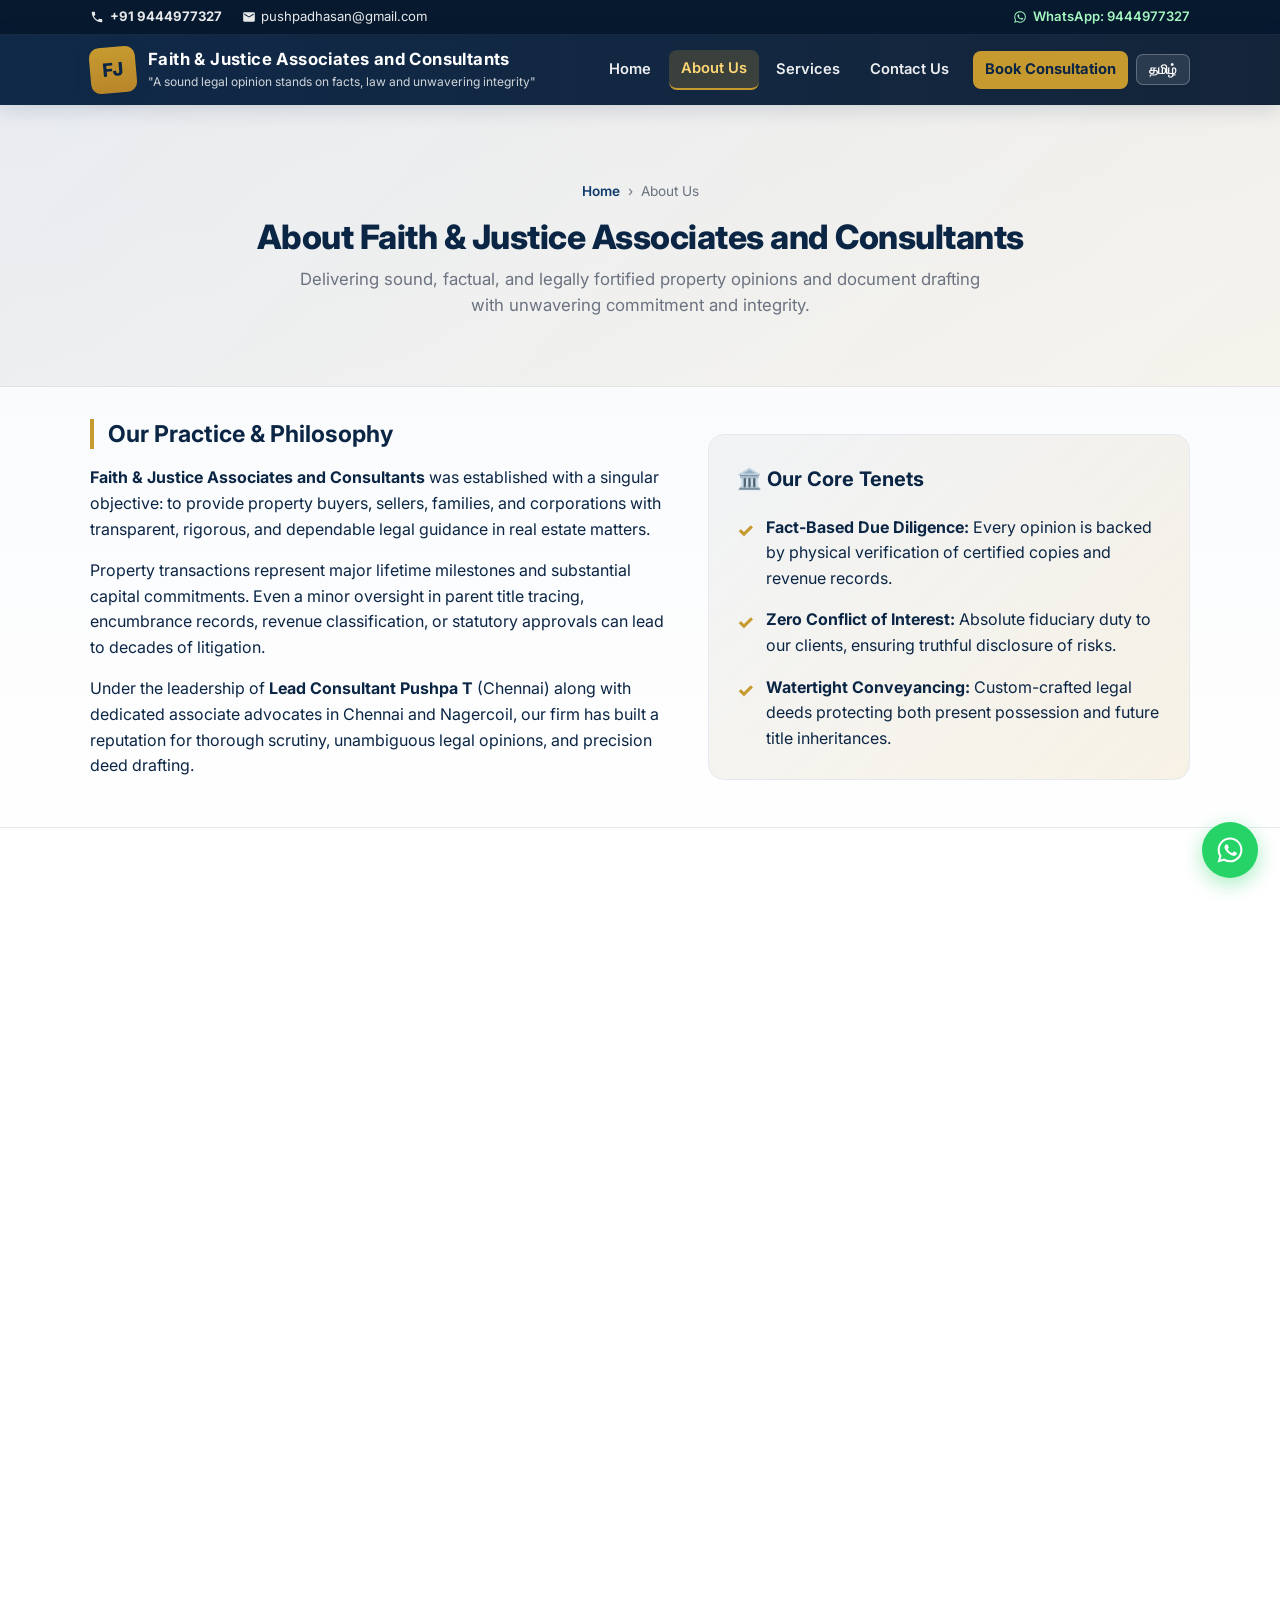
==== commit 82bd3ec5: "Update Lead Consultant Pushpa T, Adv. John Knox with Chennai & Nagercoil office, and clear mobile vi" ====
--- a/about.html
+++ b/about.html
@@ -2,9 +2,9 @@
 <html lang="en">
 <head>
   <meta charset="utf-8" />
-  <meta name="viewport" content="width=device-width, initial-scale=1" />
+  <meta name="viewport" content="width=device-width, initial-scale=1, maximum-scale=5" />
   <title>About Us | Faith &amp; Justice Associates and Consultants</title>
-  <meta name="description" content="Learn about Faith &amp; Justice Associates and Consultants, led by Advocate Pushpa .T with associates in Nagercoil. Specialized in property law, title due diligence, and legal opinions." />
+  <meta name="description" content="Learn about Faith &amp; Justice Associates and Consultants, led by Lead Consultant Pushpa T with associates in Chennai and Nagercoil. Specialized in property law, title due diligence, and legal opinions." />
   <meta name="theme-color" content="#0b2545" />
   <link rel="stylesheet" href="style.css" />
 </head>
@@ -14,11 +14,11 @@
   <aside class="top-bar">
     <div class="container">
       <div class="top-bar-left">
-        <a href="tel:+919444977327" aria-label="Call Advocate Pushpa .T">
+        <a href="tel:+919444977327" aria-label="Call Lead Consultant Pushpa T">
           <svg viewBox="0 0 24 24" width="14" height="14" fill="currentColor"><path d="M6.62 10.79c1.44 2.83 3.76 5.14 6.59 6.59l2.2-2.2c.27-.27.67-.36 1.02-.24 1.12.37 2.33.57 3.57.57.55 0 1 .45 1 1V20c0 .55-.45 1-1 1-9.39 0-17-7.61-17-17 0-.55.45-1 1-1h3.5c.55 0 1 .45 1 1 0 1.25.2 2.45.57 3.57.11.35.03.74-.25 1.02l-2.2 2.2z"/></svg>
           <span><strong>+91 9444977327</strong></span>
         </a>
-        <a href="mailto:pushpadhasan@gmail.com" aria-label="Email Pushpa .T">
+        <a href="mailto:pushpadhasan@gmail.com" aria-label="Email Pushpa T">
           <svg viewBox="0 0 24 24" width="14" height="14" fill="currentColor"><path d="M20 4H4c-1.1 0-1.99.9-1.99 2L2 18c0 1.1.9 2 2 2h16c1.1 0 2-.9 2-2V6c0-1.1-.9-2-2-2zm0 4l-8 5-8-5V6l8 5 8-5v2z"/></svg>
           <span>pushpadhasan@gmail.com</span>
         </a>
@@ -37,23 +37,25 @@
     <div class="container">
       <a href="index.html" class="brand" aria-label="Faith &amp; Justice Associates and Consultants Home">
         <div class="logo-mark" aria-hidden="true">FJ</div>
-        <div>
+        <div class="brand-text">
           <h1>Faith &amp; Justice Associates and Consultants</h1>
           <p>"A sound legal opinion stands on facts, law and unwavering integrity"</p>
         </div>
       </a>
 
-      <nav aria-label="Main navigation">
+      <div class="nav-wrapper">
+        <nav aria-label="Main navigation">
+          <ul id="mainNav">
+            <li><a href="index.html">Home</a></li>
+            <li><a href="about.html" class="active">About Us</a></li>
+            <li><a href="services.html">Services</a></li>
+            <li><a href="contact.html">Contact Us</a></li>
+            <li><a href="contact.html" class="nav-cta">Book Consultation</a></li>
+          </ul>
+        </nav>
+        <button class="lang-btn" id="langToggle" aria-label="Switch Language">தமிழ்</button>
         <button class="mobile-toggle" id="navToggle" aria-expanded="false" aria-controls="mainNav">Menu ☰</button>
-        <ul id="mainNav" class="">
-          <li><a href="index.html">Home</a></li>
-          <li><a href="about.html" class="active">About Us</a></li>
-          <li><a href="services.html">Services</a></li>
-          <li><a href="contact.html">Contact Us</a></li>
-          <li><a href="contact.html" class="nav-cta">Book Consultation</a></li>
-          <li><button class="lang-btn" id="langToggle" aria-label="Switch Language">தமிழ்</button></li>
-        </ul>
-      </nav>
+      </div>
     </div>
   </header>
 
@@ -79,7 +81,7 @@
 
     <!-- Firm Profile & Mission -->
     <section class="container">
-      <div style="display: grid; grid-template-columns: 1.2fr 1fr; gap: 2.5rem; align-items: center;">
+      <div style="display: grid; grid-template-columns: 1.2fr 1fr; gap: 2.5rem; align-items: center;" class="contact-form-wrapper">
         <div>
           <h2>
             <span class="lang-en">Our Practice &amp; Philosophy</span>
@@ -93,7 +95,7 @@
               Property transactions represent major lifetime milestones and substantial capital commitments. Even a minor oversight in parent title tracing, encumbrance records, revenue classification, or statutory approvals can lead to decades of litigation.
             </p>
             <p>
-              Under the leadership of <strong>Advocate Pushpa .T</strong> (Chennai) along with dedicated associate advocates in Nagercoil, our firm has built a reputation for thorough scrutiny, unambiguous legal opinions, and precision deed drafting.
+              Under the leadership of <strong>Lead Consultant Pushpa T</strong> (Chennai) along with dedicated associate advocates in Chennai and Nagercoil, our firm has built a reputation for thorough scrutiny, unambiguous legal opinions, and precision deed drafting.
             </p>
           </div>
           <div class="lang-ta">
@@ -104,12 +106,12 @@
               சொத்து வாங்குதல் மற்றும் விற்பனை செய்தலில் மூல ஆவணங்கள், வில்லங்கம், பட்டா மற்றும் அரசு அனுமதிகளை தீவிரமாக ஆய்வு செய்து, எதிர்காலத்தில் எந்தவித சட்ட சிக்கல்களும் ஏற்படாதவாறு ஆலோசனைகள் வழங்குகிறோம்.
             </p>
             <p>
-              சென்னையில் <strong>வழக்கறிஞர் புஷ்பா .T (Pushpa .T)</strong> தலைமையில் நாகர்கோவில் அலுவலக வழக்கறிஞர்களுடன் இணைந்து வாடிக்கையாளர்களுக்கு சிறந்த முறையில் சேவை செய்கிறோம்.
-            </p>
-          </div>
-        </div>
-
-        <div style="background: linear-gradient(135deg, rgba(11,37,69,0.04), rgba(199,154,47,0.12)); border: 1px solid var(--border-light); border-radius: 16px; padding: 2rem;">
+              சென்னையில் <strong>முதன்மை ஆலோசகர் புஷ்பா T (Lead Consultant Pushpa T)</strong> தலைமையில் சென்னை மற்றும் நாகர்கோவில் அலுவலக வழக்கறிஞர்களுடன் இணைந்து வாடிக்கையாளர்களுக்கு சிறந்த முறையில் சேவை செய்கிறோம்.
+            </p>
+          </div>
+        </div>
+
+        <div style="background: linear-gradient(135deg, rgba(11,37,69,0.04), rgba(199,154,47,0.12)); border: 1px solid var(--border-light); border-radius: 16px; padding: 1.75rem;">
           <h3 style="margin-top: 0; color: var(--navy); font-size: 1.25rem;">
             <span>🏛️</span> Our Core Tenets
           </h3>
@@ -150,19 +152,19 @@
         </p>
 
         <div class="team">
-          <!-- Member 1: Pushpa .T -->
+          <!-- Member 1: Lead Consultant Pushpa T -->
           <div class="member">
             <div class="member-avatar">
-              <img src="placeholder-pushpa.svg" alt="Photo of Advocate Pushpa .T" onerror="this.src='placeholder-pushpa.jpg';" />
-            </div>
-            <h3>Pushpa .T</h3>
-            <p class="role">Lead Advocate &amp; Consultant</p>
-            <p class="office">📍 Chennai Office</p>
+              <img src="placeholder-pushpa.svg" alt="Photo of Lead Consultant Pushpa T" onerror="this.src='placeholder-pushpa.jpg';" />
+            </div>
+            <h3>Pushpa T</h3>
+            <p class="role">Lead Consultant</p>
+            <p class="office">📍 Chennai Head Office</p>
             <p class="bio lang-en">
-              Lead Advocate at Faith &amp; Justice Associates and Consultants. Highly respected specialist in title search, property due diligence, risk advisory for residential and commercial purchases, and drafting complex legal conveyances.
+              Lead Consultant at Faith &amp; Justice Associates and Consultants. Highly respected specialist in title search, property due diligence, risk advisory for residential and commercial purchases, and drafting complex legal conveyances.
             </p>
             <p class="bio lang-ta">
-              முதன்மையான வழக்கறிஞர் மற்றும் ஆலோசகர். நிலம், வீடு மற்றும் வணிக வளாக சொத்துக்களின் ஆவண ஆய்வு, சட்ட ஆலோசனை மற்றும் பத்திர தயாரிப்பில் நிபுணர்.
+              முதன்மையான சட்ட ஆலோசகர். நிலம், வீடு மற்றும் வணிக வளாக சொத்துக்களின் ஆவண ஆய்வு, சட்ட ஆலோசனை மற்றும் பத்திர தயாரிப்பில் நிபுணர்.
             </p>
             <div style="margin-top: 1.25rem; padding-top: 1rem; border-top: 1px solid #f0f3f8; display: flex; flex-direction: column; gap: 0.35rem; font-size: 0.88rem;">
               <div><strong>Phone:</strong> <a href="tel:+919444977327" style="color: var(--accent); text-decoration: none; font-weight: 700;">+91 9444977327</a></div>
@@ -171,22 +173,22 @@
             </div>
           </div>
 
-          <!-- Member 2: Adv. John Knor J -->
+          <!-- Member 2: Adv. John Knox -->
           <div class="member">
             <div class="member-avatar">
-              <img src="placeholder-john.svg" alt="Photo of Adv. John Knor J" onerror="this.src='placeholder-john.jpg';" />
-            </div>
-            <h3>Adv. John Knor J</h3>
+              <img src="placeholder-john.svg" alt="Photo of Adv. John Knox" onerror="this.src='placeholder-john.jpg';" />
+            </div>
+            <h3>Adv. John Knox</h3>
             <p class="role">Associate Advocate</p>
-            <p class="office">📍 Nagercoil Office</p>
+            <p class="office">📍 Chennai &amp; Nagercoil Office</p>
             <p class="bio lang-en">
-              Associate Advocate managing civil document drafting, mutation of revenue records, sub-registrar interactions, and property verification throughout Kanyakumari district and surrounding regions.
+              Associate Advocate managing civil document drafting, mutation of revenue records, sub-registrar interactions, and property verification across both Chennai and Nagercoil offices.
             </p>
             <p class="bio lang-ta">
-              நாகர்கோவில் மற்றும் கன்னியாகுமரி மாவட்டத்தில் சிவில் ஆவணங்கள், பட்டா மாறுதல் மற்றும் சார் பதிவாளர் அலுவலக ஆவண சரிபார்ப்புகளில் வாடிக்கையாளர்களுக்கு வழிகாட்டுபவர்.
+              சென்னை மற்றும் நாகர்கோவில் அலுவலகங்களில் சிவில் ஆவணங்கள், பட்டா மாறுதல் மற்றும் சார் பதிவாளர் அலுவலக ஆவண சரிபார்ப்புகளில் வாடிக்கையாளர்களுக்கு வழிகாட்டுபவர்.
             </p>
             <div style="margin-top: 1.25rem; padding-top: 1rem; border-top: 1px solid #f0f3f8; font-size: 0.88rem; color: var(--muted);">
-              <span>Court &amp; Civil Documentation Specialist</span>
+              <span>Chennai &amp; Nagercoil Office Documentation Specialist</span>
             </div>
           </div>
 
@@ -230,7 +232,7 @@
             <span>🏢</span> Chennai Head Office
           </h3>
           <p>
-            <strong>Advocate Pushpa .T</strong><br />
+            <strong>Lead Consultant Pushpa T &amp; Adv. John Knox</strong><br />
             No.2/510D, Plot No.2, Valluvar Nagar, 1st Cross Street,<br />
             Sithalapakkam, Chennai, Tamil Nadu.<br />
             <strong>Phone:</strong> <a href="tel:+919444977327" style="color: var(--accent); font-weight: 700;">+91 9444977327</a><br />
@@ -244,7 +246,7 @@
             <span>🏛️</span> Nagercoil Office
           </h3>
           <p>
-            <strong>Adv. John Knor J &amp; Adv. Y. John Rose</strong><br />
+            <strong>Adv. John Knox &amp; Adv. Y. John Rose</strong><br />
             No.59, Ground Floor, New Assisi Complex,<br />
             East Court Road, Nagercoil - 629 001,<br />
             Kanyakumari District, Tamil Nadu.<br />
@@ -256,7 +258,7 @@
       <!-- Quick Action Bar -->
       <div style="text-align: center; margin-top: 1.5rem;">
         <a href="contact.html" class="cta">Schedule an Appointment</a>
-        <a href="https://wa.me/919444977327?text=Hello%20Advocate%20Pushpa%20.T%2C%20I%20would%20like%20to%20schedule%20a%20legal%20consultation." target="_blank" rel="noopener noreferrer" class="cta cta-whatsapp" style="margin-left: 0.75rem;">
+        <a href="https://wa.me/919444977327?text=Hello%20Lead%20Consultant%20Pushpa%20T%2C%20I%20would%20like%20to%20schedule%20a%20legal%20consultation." target="_blank" rel="noopener noreferrer" class="cta cta-whatsapp" style="margin-left: 0.75rem;">
           Connect on WhatsApp
         </a>
       </div>
@@ -268,7 +270,7 @@
      class="whatsapp-float" 
      target="_blank" 
      rel="noopener noreferrer" 
-     aria-label="Chat on WhatsApp with Advocate Pushpa .T">
+     aria-label="Chat on WhatsApp with Lead Consultant Pushpa T">
     <svg viewBox="0 0 24 24" width="32" height="32" fill="currentColor">
       <path d="M12.04 2C6.58 2 2.13 6.45 2.13 11.91c0 1.75.46 3.45 1.32 4.95L2.05 22l5.25-1.38c1.45.79 3.08 1.21 4.74 1.21 5.46 0 9.91-4.45 9.91-9.91 0-2.65-1.03-5.14-2.9-7.01C17.18 3.03 14.69 2 12.04 2M12.05 3.67c2.2 0 4.26.86 5.82 2.42 1.55 1.56 2.41 3.63 2.41 5.83 0 4.54-3.7 8.23-8.24 8.23-1.48 0-2.93-.39-4.19-1.15l-.3-.17-3.12.82.83-3.04-.2-.32c-.82-1.3-1.26-2.82-1.26-4.38.01-4.54 3.7-8.24 8.25-8.24M9.11 7.44c-.16 0-.43.06-.65.3-.22.23-.84.82-.84 2.02 0 1.2.88 2.36 1 2.52.13.16 1.73 2.63 4.18 3.69 2.04.88 2.46.71 2.9.67.44-.04 1.42-.58 1.63-1.16.2-.58.2-1.08.14-1.18-.06-.1-.22-.17-.46-.29-.24-.12-1.41-.7-1.63-.78-.21-.07-.37-.11-.53.13-.16.24-.63.78-.78.94-.14.17-.29.19-.53.07-.24-.12-1.02-.37-1.94-1.2-.72-.64-1.21-1.43-1.35-1.67-.14-.24-.02-.37.1-.49.11-.11.25-.29.37-.43.12-.14.16-.24.24-.4.08-.16.04-.3-.02-.42-.06-.12-.53-1.27-.73-1.74-.19-.46-.38-.4-.53-.41l-.57-.03Z"/>
     </svg>
@@ -285,7 +287,7 @@
             <h3 style="margin: 0; font-size: 1.05rem;">Faith &amp; Justice Associates and Consultants</h3>
           </div>
           <p>"A sound legal opinion stands on facts, law and unwavering integrity."</p>
-          <p style="font-size: 0.85rem; color: rgba(255,255,255,0.5);">Advocate Pushpa .T (Lead Advocate)</p>
+          <p style="font-size: 0.85rem; color: rgba(255,255,255,0.5);">Lead Consultant: Pushpa T (Chennai Office)</p>
         </div>
 
         <div class="footer-col">
--- a/style.css
+++ b/style.css
@@ -1,6 +1,7 @@
 /* ==========================================================================
    Faith & Justice Associates and Consultants — Stylesheet
    Theme: Navy (#0b2545) & Gold (#c79a2f) Professional Legal Palette
+   Full Responsive & Mobile-Cleared Styling
    ========================================================================== */
 
 @import url('https://fonts.googleapis.com/css2?family=Inter:wght@300;400;500;600;700;800&display=swap');
@@ -17,7 +18,7 @@
   --max-width: 1100px;
   --radius: 12px;
   --gap: 1.25rem;
-  --transition: 300ms cubic-bezier(.2, .9, .2, 1);
+  --transition: 280ms cubic-bezier(.2, .9, .2, 1);
   --accent: #0f3a6b;
   --whatsapp: #25D366;
   --whatsapp-dark: #128C7E;
@@ -25,12 +26,15 @@
 }
 
 /* Reset & Base */
-* {
+*, *::before, *::after {
   box-sizing: border-box;
 }
 
 html, body {
   height: 100%;
+  overflow-x: hidden;
+  width: 100%;
+  max-width: 100%;
 }
 
 body {
@@ -49,6 +53,13 @@
 
 main {
   flex: 1 0 auto;
+  width: 100%;
+}
+
+img, svg {
+  max-width: 100%;
+  height: auto;
+  display: block;
 }
 
 .container {
@@ -61,10 +72,11 @@
 /* Top Utility Bar */
 .top-bar {
   background: #07192f;
-  color: rgba(255, 255, 255, 0.85);
+  color: rgba(255, 255, 255, 0.88);
   font-size: 0.82rem;
   border-bottom: 1px solid rgba(255, 255, 255, 0.08);
   padding: 0.4rem 0;
+  width: 100%;
 }
 
 .top-bar .container {
@@ -109,12 +121,13 @@
 header {
   position: sticky;
   top: 0;
-  z-index: 60;
-  backdrop-filter: blur(8px);
-  -webkit-backdrop-filter: blur(8px);
-  background: linear-gradient(90deg, rgba(11, 37, 69, 0.97), rgba(11, 37, 69, 0.93));
+  z-index: 90;
+  backdrop-filter: blur(10px);
+  -webkit-backdrop-filter: blur(10px);
+  background: linear-gradient(90deg, rgba(11, 37, 69, 0.98), rgba(7, 25, 47, 0.95));
   color: var(--white);
-  box-shadow: 0 6px 24px rgba(11, 37, 69, 0.12);
+  box-shadow: 0 4px 20px rgba(11, 37, 69, 0.15);
+  width: 100%;
 }
 
 header .container {
@@ -122,21 +135,23 @@
   align-items: center;
   justify-content: space-between;
   gap: var(--gap);
-  padding: 0.85rem 0;
+  padding: 0.75rem 0;
+  position: relative;
 }
 
 .brand {
   display: flex;
-  gap: 0.85rem;
+  gap: 0.75rem;
   align-items: center;
   text-decoration: none;
   color: inherit;
+  flex-shrink: 1;
 }
 
 .logo-mark {
-  width: 48px;
-  height: 48px;
-  min-width: 48px;
+  width: 46px;
+  height: 46px;
+  min-width: 46px;
   display: grid;
   place-items: center;
   background: linear-gradient(180deg, var(--gold), #b8862a);
@@ -144,20 +159,26 @@
   font-weight: 800;
   font-size: 1.15rem;
   border-radius: 10px;
-  transform: rotate(-6deg);
-  box-shadow: 0 6px 18px rgba(12, 34, 60, 0.18);
+  transform: rotate(-5deg);
+  box-shadow: 0 4px 14px rgba(12, 34, 60, 0.25);
   transition: transform var(--transition);
   user-select: none;
+  flex-shrink: 0;
 }
 
 .brand:hover .logo-mark {
   transform: rotate(0deg) scale(1.04);
 }
 
+.brand-text {
+  display: flex;
+  flex-direction: column;
+}
+
 .brand h1 {
   margin: 0;
-  font-size: 1.08rem;
-  letter-spacing: 0.5px;
+  font-size: 1.05rem;
+  letter-spacing: 0.4px;
   font-weight: 700;
   line-height: 1.25;
   color: var(--white);
@@ -165,16 +186,21 @@
 
 .brand p {
   margin: 0;
-  font-size: 0.76rem;
-  color: rgba(255, 255, 255, 0.82);
+  font-size: 0.75rem;
+  color: rgba(255, 255, 255, 0.8);
   margin-top: 2px;
 }
 
-/* Navigation */
+/* Nav Controls (Right Side) */
+.nav-wrapper {
+  display: flex;
+  align-items: center;
+  gap: 0.5rem;
+}
+
 nav {
   display: flex;
   align-items: center;
-  gap: 0.5rem;
 }
 
 nav ul {
@@ -189,12 +215,13 @@
 nav a {
   color: rgba(255, 255, 255, 0.92);
   text-decoration: none;
-  padding: 0.45rem 0.8rem;
+  padding: 0.45rem 0.75rem;
   border-radius: 8px;
   font-weight: 600;
   font-size: 0.92rem;
   transition: background var(--transition), color var(--transition), transform var(--transition);
   display: inline-block;
+  white-space: nowrap;
 }
 
 nav a:hover {
@@ -222,16 +249,17 @@
 }
 
 .lang-btn {
-  background: rgba(255, 255, 255, 0.08);
-  border: 1px solid rgba(255, 255, 255, 0.2);
+  background: rgba(255, 255, 255, 0.1);
+  border: 1px solid rgba(255, 255, 255, 0.25);
   color: var(--white);
   padding: 0.4rem 0.75rem;
-  border-radius: 6px;
+  border-radius: 7px;
   font-weight: 700;
   font-size: 0.82rem;
   cursor: pointer;
   transition: all var(--transition);
-  margin-left: 0.5rem;
+  white-space: nowrap;
+  flex-shrink: 0;
 }
 
 .lang-btn:hover {
@@ -242,29 +270,38 @@
 
 .mobile-toggle {
   display: none;
-  background: transparent;
-  border: 1px solid rgba(255, 255, 255, 0.2);
+  background: rgba(255, 255, 255, 0.08);
+  border: 1px solid rgba(255, 255, 255, 0.22);
   color: var(--white);
-  padding: 0.45rem 0.7rem;
+  padding: 0.45rem 0.75rem;
   border-radius: 8px;
   cursor: pointer;
-  font-size: 0.95rem;
+  font-size: 0.92rem;
+  font-weight: 600;
+  white-space: nowrap;
+  transition: background var(--transition);
+}
+
+.mobile-toggle:hover {
+  background: rgba(255, 255, 255, 0.15);
 }
 
 /* Page Hero Banner (for Inner Pages: About, Services, Contact) */
 .page-hero {
   background: linear-gradient(135deg, rgba(11, 37, 69, 0.06) 0%, rgba(199, 154, 47, 0.08) 100%);
   border-bottom: 1px solid rgba(11, 37, 69, 0.06);
-  padding: 3rem 0 2.5rem 0;
+  padding: 2.75rem 0 2.25rem 0;
   text-align: center;
+  width: 100%;
 }
 
 .page-hero h1 {
   margin: 0 0 0.5rem 0;
-  font-size: 2.2rem;
+  font-size: 2.1rem;
   color: var(--navy);
   font-weight: 800;
   letter-spacing: -0.5px;
+  line-height: 1.25;
 }
 
 .page-hero p {
@@ -272,6 +309,7 @@
   color: var(--muted);
   font-size: 1.05rem;
   max-width: 65ch;
+  line-height: 1.55;
 }
 
 .breadcrumb {
@@ -280,7 +318,7 @@
   align-items: center;
   gap: 0.5rem;
   font-size: 0.85rem;
-  margin-bottom: 1rem;
+  margin-bottom: 0.85rem;
   color: var(--muted);
 }
 
@@ -296,7 +334,7 @@
 
 /* Home Hero Section */
 .hero {
-  padding: 3.5rem 0;
+  padding: 3.5rem 0 2.5rem 0;
   display: grid;
   grid-template-columns: 1fr 370px;
   gap: 2.5rem;
@@ -304,11 +342,11 @@
 }
 
 .hero-left {
-  animation: slideIn 700ms var(--transition) both;
+  animation: slideIn 600ms var(--transition) both;
 }
 
 @keyframes slideIn {
-  from { opacity: 0; transform: translateY(18px); }
+  from { opacity: 0; transform: translateY(16px); }
   to { opacity: 1; transform: none; }
 }
 
@@ -328,7 +366,7 @@
 
 .hero h2 {
   margin: 0 0 0.5rem 0;
-  font-size: 2.3rem;
+  font-size: 2.25rem;
   color: var(--navy);
   font-weight: 800;
   line-height: 1.2;
@@ -337,7 +375,7 @@
 .hero .hero-subtitle {
   margin: 0 0 1.25rem 0;
   color: var(--muted);
-  font-size: 1.1rem;
+  font-size: 1.05rem;
   line-height: 1.55;
   max-width: 58ch;
 }
@@ -357,65 +395,59 @@
   align-items: center;
   background: var(--gold);
   color: var(--navy);
-  padding: 0.75rem 1.35rem;
+  padding: 0.7rem 1.3rem;
   border-radius: 10px;
   font-weight: 700;
   font-size: 0.95rem;
   text-decoration: none;
-  box-shadow: 0 8px 20px rgba(199, 154, 47, 0.22);
+  box-shadow: 0 6px 18px rgba(199, 154, 47, 0.22);
   transition: all var(--transition);
   cursor: pointer;
   border: none;
+  white-space: nowrap;
 }
 
 .cta:hover {
-  transform: translateY(-3px);
-  box-shadow: 0 12px 26px rgba(199, 154, 47, 0.3);
+  transform: translateY(-2px);
+  box-shadow: 0 10px 24px rgba(199, 154, 47, 0.3);
   background: var(--gold-hover);
 }
 
 .cta-secondary {
   background: transparent;
   color: var(--navy);
-  border: 1.5px solid rgba(11, 37, 69, 0.18);
+  border: 1.5px solid rgba(11, 37, 69, 0.2);
   box-shadow: none;
 }
 
 .cta-secondary:hover {
   background: rgba(11, 37, 69, 0.05);
   border-color: var(--navy);
-  transform: translateY(-3px);
+  transform: translateY(-2px);
 }
 
 .cta-whatsapp {
   background: var(--whatsapp);
   color: #ffffff;
-  box-shadow: 0 8px 20px rgba(37, 211, 102, 0.25);
+  box-shadow: 0 6px 18px rgba(37, 211, 102, 0.25);
 }
 
 .cta-whatsapp:hover {
   background: var(--whatsapp-dark);
   color: #ffffff;
-  box-shadow: 0 12px 24px rgba(37, 211, 102, 0.35);
+  box-shadow: 0 10px 22px rgba(37, 211, 102, 0.35);
 }
 
 /* Hero Quick Contact Card */
 .hero-card {
   background: linear-gradient(180deg, #ffffff, #fbfdff);
   border-radius: 16px;
-  padding: 1.75rem;
-  box-shadow: 0 16px 45px rgba(11, 37, 69, 0.08);
-  border: 1px solid rgba(11, 37, 69, 0.05);
+  padding: 1.6rem;
+  box-shadow: 0 14px 40px rgba(11, 37, 69, 0.08);
+  border: 1px solid rgba(11, 37, 69, 0.06);
   display: flex;
   flex-direction: column;
   gap: 0.85rem;
-  animation: float 6s ease-in-out infinite;
-}
-
-@keyframes float {
-  0% { transform: translateY(0); }
-  50% { transform: translateY(-6px); }
-  100% { transform: translateY(0); }
 }
 
 .hero-card h4 {
@@ -460,7 +492,7 @@
 
 .hero-contact-text strong {
   display: block;
-  font-size: 0.8rem;
+  font-size: 0.78rem;
   text-transform: uppercase;
   letter-spacing: 0.5px;
   color: var(--muted);
@@ -472,6 +504,7 @@
   font-weight: 600;
   font-size: 0.95rem;
   transition: color var(--transition);
+  word-break: break-all;
 }
 
 .hero-contact-text a:hover {
@@ -480,24 +513,27 @@
 
 /* Sections */
 section {
-  padding: 3rem 0;
+  padding: 2.75rem 0;
+  width: 100%;
 }
 
 section h2 {
-  margin: 0 0 1rem 0;
-  font-size: 1.5rem;
+  margin: 0 0 0.85rem 0;
+  font-size: 1.45rem;
   color: var(--navy);
   border-left: 4px solid var(--gold);
   padding-left: 0.85rem;
   font-weight: 700;
+  line-height: 1.3;
 }
 
 .section-subtitle {
   color: var(--muted);
   font-size: 1.02rem;
-  margin-top: -0.5rem;
+  margin-top: -0.35rem;
   margin-bottom: 1.75rem;
   max-width: 70ch;
+  line-height: 1.55;
 }
 
 /* Pillars / Features Grid */
@@ -510,16 +546,16 @@
 
 .feature-box {
   background: var(--white);
-  padding: 1.5rem;
+  padding: 1.4rem;
   border-radius: var(--radius);
-  box-shadow: 0 8px 24px rgba(11, 37, 69, 0.04);
+  box-shadow: 0 6px 20px rgba(11, 37, 69, 0.04);
   border: 1px solid var(--border-light);
   transition: all var(--transition);
 }
 
 .feature-box:hover {
-  transform: translateY(-5px);
-  box-shadow: 0 14px 35px rgba(11, 37, 69, 0.09);
+  transform: translateY(-4px);
+  box-shadow: 0 12px 30px rgba(11, 37, 69, 0.08);
   border-color: rgba(199, 154, 47, 0.4);
 }
 
@@ -531,12 +567,12 @@
   color: var(--navy);
   display: grid;
   place-items: center;
-  font-size: 1.3rem;
+  font-size: 1.25rem;
   margin-bottom: 1rem;
 }
 
-.feature-box h3 {
-  margin: 0 0 0.5rem 0;
+.feature-box h3, .feature-box h4 {
+  margin: 0 0 0.45rem 0;
   font-size: 1.05rem;
   color: var(--navy);
 }
@@ -544,7 +580,7 @@
 .feature-box p {
   margin: 0;
   color: var(--muted);
-  font-size: 0.9rem;
+  font-size: 0.88rem;
   line-height: 1.55;
 }
 
@@ -560,7 +596,7 @@
   background: linear-gradient(180deg, #ffffff, #fbfbff);
   border-radius: 14px;
   padding: 1.5rem;
-  box-shadow: 0 10px 30px rgba(11, 37, 69, 0.06);
+  box-shadow: 0 8px 26px rgba(11, 37, 69, 0.05);
   border: 1px solid var(--border-light);
   text-align: center;
   position: relative;
@@ -569,13 +605,13 @@
 }
 
 .member:hover {
-  transform: translateY(-6px);
-  box-shadow: 0 18px 40px rgba(11, 37, 69, 0.12);
+  transform: translateY(-4px);
+  box-shadow: 0 16px 36px rgba(11, 37, 69, 0.1);
 }
 
 .member-avatar {
-  width: 140px;
-  height: 140px;
+  width: 130px;
+  height: 130px;
   border-radius: 50%;
   margin: 0 auto 1.25rem auto;
   background: linear-gradient(135deg, var(--navy), var(--accent));
@@ -583,19 +619,18 @@
   display: flex;
   align-items: center;
   justify-content: center;
-  font-size: 2.2rem;
+  font-size: 2rem;
   font-weight: 800;
   border: 4px solid #ffffff;
-  box-shadow: 0 8px 24px rgba(11, 37, 69, 0.15);
-  position: relative;
-}
-
-.member img {
+  box-shadow: 0 6px 20px rgba(11, 37, 69, 0.15);
+  overflow: hidden;
+}
+
+.member-avatar img {
   width: 100%;
   height: 100%;
   object-fit: cover;
   border-radius: 50%;
-  display: block;
 }
 
 .member h3 {
@@ -606,7 +641,7 @@
 }
 
 .member .role {
-  margin: 0 0 0.5rem 0;
+  margin: 0 0 0.45rem 0;
   color: var(--gold-hover);
   font-weight: 700;
   font-size: 0.88rem;
@@ -617,11 +652,12 @@
 .member .office {
   margin: 0 0 0.75rem 0;
   color: var(--muted);
-  font-size: 0.9rem;
+  font-size: 0.86rem;
   display: inline-block;
   background: #f0f3f8;
-  padding: 0.2rem 0.65rem;
+  padding: 0.25rem 0.65rem;
   border-radius: 6px;
+  font-weight: 600;
 }
 
 .member .bio {
@@ -640,16 +676,16 @@
 
 .service-card {
   background: var(--white);
-  padding: 1.75rem;
+  padding: 1.6rem;
   border-radius: 14px;
-  box-shadow: 0 10px 30px rgba(11, 37, 69, 0.05);
+  box-shadow: 0 8px 24px rgba(11, 37, 69, 0.05);
   border: 1px solid var(--border-light);
   transition: all var(--transition);
 }
 
 .service-card:hover {
-  transform: translateY(-4px);
-  box-shadow: 0 16px 36px rgba(11, 37, 69, 0.09);
+  transform: translateY(-3px);
+  box-shadow: 0 14px 32px rgba(11, 37, 69, 0.08);
   border-color: rgba(199, 154, 47, 0.35);
 }
 
@@ -657,14 +693,14 @@
   display: flex;
   align-items: center;
   gap: 0.85rem;
-  margin-bottom: 1.25rem;
+  margin-bottom: 1.15rem;
   padding-bottom: 0.85rem;
   border-bottom: 1.5px solid #f0f3f8;
 }
 
 .service-card-header h3 {
   margin: 0;
-  font-size: 1.25rem;
+  font-size: 1.2rem;
   color: var(--navy);
   font-weight: 700;
 }
@@ -677,7 +713,7 @@
   border-radius: 10px;
   display: grid;
   place-items: center;
-  font-size: 1.3rem;
+  font-size: 1.25rem;
   flex-shrink: 0;
 }
 
@@ -688,23 +724,13 @@
 }
 
 .service-list li {
-  margin-bottom: 0.65rem;
+  margin-bottom: 0.6rem;
   line-height: 1.55;
+  font-size: 0.95rem;
 }
 
 .service-list li strong {
   color: var(--accent);
-}
-
-.service-sublist {
-  list-style-type: circle;
-  margin-top: 0.4rem;
-  padding-left: 1.25rem;
-}
-
-.service-sublist li {
-  margin-bottom: 0.35rem;
-  color: #4b5563;
 }
 
 /* Locations */
@@ -716,24 +742,24 @@
 }
 
 .location {
-  padding: 1.5rem;
+  padding: 1.4rem;
   border-radius: var(--radius);
   background: linear-gradient(180deg, #ffffff, #fbfbff);
-  box-shadow: 0 10px 30px rgba(11, 37, 69, 0.05);
+  box-shadow: 0 8px 24px rgba(11, 37, 69, 0.05);
   border: 1px solid var(--border-light);
   transition: all var(--transition);
 }
 
 .location:hover {
-  transform: translateY(-4px);
+  transform: translateY(-3px);
   border-color: rgba(199, 154, 47, 0.35);
-  box-shadow: 0 14px 34px rgba(11, 37, 69, 0.08);
+  box-shadow: 0 12px 30px rgba(11, 37, 69, 0.08);
 }
 
 .location h3 {
   margin: 0 0 0.75rem 0;
   color: var(--accent);
-  font-size: 1.2rem;
+  font-size: 1.15rem;
   display: flex;
   align-items: center;
   gap: 0.5rem;
@@ -743,6 +769,7 @@
   margin: 0;
   color: var(--muted);
   line-height: 1.6;
+  font-size: 0.95rem;
 }
 
 .location strong {
@@ -759,9 +786,9 @@
 
 .contact-card {
   background: var(--white);
-  padding: 1.5rem;
+  padding: 1.4rem;
   border-radius: var(--radius);
-  box-shadow: 0 8px 24px rgba(11, 37, 69, 0.05);
+  box-shadow: 0 6px 20px rgba(11, 37, 69, 0.04);
   border: 1px solid var(--border-light);
   text-align: center;
   display: flex;
@@ -771,20 +798,20 @@
 }
 
 .contact-card:hover {
-  transform: translateY(-5px);
-  box-shadow: 0 14px 32px rgba(11, 37, 69, 0.09);
+  transform: translateY(-3px);
+  box-shadow: 0 12px 28px rgba(11, 37, 69, 0.08);
   border-color: var(--gold);
 }
 
 .contact-card-icon {
-  width: 52px;
-  height: 52px;
+  width: 50px;
+  height: 50px;
   border-radius: 50%;
   background: linear-gradient(135deg, rgba(11, 37, 69, 0.08), rgba(199, 154, 47, 0.15));
   color: var(--navy);
   display: grid;
   place-items: center;
-  margin-bottom: 1rem;
+  margin-bottom: 0.85rem;
 }
 
 .contact-card-icon.whatsapp-bg {
@@ -795,11 +822,11 @@
 .contact-card h4 {
   margin: 0 0 0.35rem 0;
   color: var(--navy);
-  font-size: 1.1rem;
+  font-size: 1.05rem;
 }
 
 .contact-card p {
-  margin: 0 0 0.75rem 0;
+  margin: 0 0 0.65rem 0;
   color: var(--muted);
   font-size: 0.88rem;
 }
@@ -808,8 +835,9 @@
   color: var(--accent);
   text-decoration: none;
   font-weight: 700;
-  font-size: 1.05rem;
+  font-size: 1rem;
   transition: color var(--transition);
+  word-break: break-all;
 }
 
 .contact-card a:hover {
@@ -826,25 +854,31 @@
 
 form {
   background: var(--white);
-  padding: 1.75rem;
+  padding: 1.6rem;
   border-radius: 14px;
-  box-shadow: 0 12px 35px rgba(11, 37, 69, 0.05);
+  box-shadow: 0 10px 30px rgba(11, 37, 69, 0.05);
   border: 1px solid var(--border-light);
   display: grid;
   gap: 1rem;
 }
 
+.form-grid-2 {
+  display: grid;
+  grid-template-columns: 1fr 1fr;
+  gap: 1rem;
+}
+
 label {
   font-weight: 700;
   color: var(--navy);
   font-size: 0.88rem;
   display: block;
-  margin-bottom: 0.3rem;
+  margin-bottom: 0.35rem;
 }
 
 input, textarea, select {
   width: 100%;
-  padding: 0.7rem 0.9rem;
+  padding: 0.7rem 0.85rem;
   border: 1.5px solid #e2e8f0;
   border-radius: 8px;
   font-size: 0.95rem;
@@ -857,7 +891,7 @@
 input:focus, textarea:focus, select:focus {
   outline: none;
   border-color: var(--accent);
-  box-shadow: 0 6px 18px rgba(15, 58, 107, 0.09);
+  box-shadow: 0 4px 14px rgba(15, 58, 107, 0.08);
   background: #ffffff;
 }
 
@@ -882,6 +916,7 @@
   display: inline-flex;
   align-items: center;
   gap: 0.5rem;
+  justify-content: center;
 }
 
 .btn:hover {
@@ -904,6 +939,7 @@
   align-items: center;
   gap: 0.5rem;
   text-decoration: none;
+  justify-content: center;
 }
 
 .btn-whatsapp-submit:hover {
@@ -924,11 +960,11 @@
   border: 1px solid #bbf7d0;
   font-weight: 600;
   font-size: 0.92rem;
-  animation: pop 450ms cubic-bezier(.2, .9, .2, 1);
+  animation: pop 400ms cubic-bezier(.2, .9, .2, 1);
 }
 
 @keyframes pop {
-  from { transform: scale(.94); opacity: 0; }
+  from { transform: scale(.95); opacity: 0; }
   to { transform: none; opacity: 1; }
 }
 
@@ -936,13 +972,14 @@
 .cta-banner {
   background: linear-gradient(135deg, var(--navy) 0%, #081d38 100%);
   color: var(--white);
-  padding: 3rem 2rem;
+  padding: 2.75rem 2rem;
   border-radius: 18px;
   text-align: center;
   margin: 3rem auto 1rem auto;
-  box-shadow: 0 16px 40px rgba(11, 37, 69, 0.16);
+  box-shadow: 0 14px 36px rgba(11, 37, 69, 0.16);
   position: relative;
   overflow: hidden;
+  width: 100%;
 }
 
 .cta-banner::before {
@@ -960,8 +997,9 @@
   color: var(--white);
   border-left: none;
   padding-left: 0;
-  font-size: 2rem;
+  font-size: 1.85rem;
   margin-bottom: 0.75rem;
+  line-height: 1.3;
 }
 
 .cta-banner p {
@@ -981,18 +1019,18 @@
 /* Floating WhatsApp Button */
 .whatsapp-float {
   position: fixed;
-  bottom: 24px;
-  right: 24px;
+  bottom: 22px;
+  right: 22px;
   z-index: 999;
-  width: 58px;
-  height: 58px;
+  width: 56px;
+  height: 56px;
   background: var(--whatsapp);
   color: #ffffff;
   border-radius: 50%;
   display: flex;
   align-items: center;
   justify-content: center;
-  box-shadow: 0 8px 24px rgba(37, 211, 102, 0.4);
+  box-shadow: 0 6px 20px rgba(37, 211, 102, 0.4);
   text-decoration: none;
   transition: all var(--transition);
   animation: pulseWhatsApp 3s infinite ease-in-out;
@@ -1000,24 +1038,24 @@
 
 .whatsapp-float:hover {
   background: var(--whatsapp-dark);
-  transform: scale(1.1) translateY(-3px);
-  box-shadow: 0 12px 28px rgba(37, 211, 102, 0.5);
+  transform: scale(1.08) translateY(-2px);
+  box-shadow: 0 10px 24px rgba(37, 211, 102, 0.5);
   color: #ffffff;
 }
 
 .whatsapp-float svg {
-  width: 32px;
-  height: 32px;
+  width: 30px;
+  height: 30px;
   fill: currentColor;
 }
 
 .whatsapp-float .tooltip {
   visibility: hidden;
   position: absolute;
-  right: 70px;
+  right: 68px;
   background: #0b2545;
   color: #ffffff;
-  padding: 0.4rem 0.85rem;
+  padding: 0.4rem 0.8rem;
   border-radius: 8px;
   font-size: 0.82rem;
   font-weight: 600;
@@ -1046,7 +1084,7 @@
 
 @keyframes pulseWhatsApp {
   0% { box-shadow: 0 0 0 0 rgba(37, 211, 102, 0.5); }
-  70% { box-shadow: 0 0 0 14px rgba(37, 211, 102, 0); }
+  70% { box-shadow: 0 0 0 12px rgba(37, 211, 102, 0); }
   100% { box-shadow: 0 0 0 0 rgba(37, 211, 102, 0); }
 }
 
@@ -1054,16 +1092,17 @@
 footer {
   background: #061527;
   color: rgba(255, 255, 255, 0.85);
-  padding: 3.5rem 0 1.5rem 0;
+  padding: 3.25rem 0 1.5rem 0;
   margin-top: auto;
   border-top: 1px solid rgba(255, 255, 255, 0.08);
+  width: 100%;
 }
 
 .footer-grid {
   display: grid;
   grid-template-columns: 1.8fr 1fr 1fr 1.4fr;
   gap: 2rem;
-  margin-bottom: 2.5rem;
+  margin-bottom: 2.25rem;
 }
 
 .footer-brand h3 {
@@ -1122,6 +1161,7 @@
   color: rgba(255, 255, 255, 0.9);
   text-decoration: none;
   transition: color var(--transition);
+  word-break: break-all;
 }
 
 .footer-contact-item a:hover {
@@ -1146,92 +1186,298 @@
   font-family: 'Noto Sans Tamil', 'Inter', system-ui, sans-serif;
 }
 
-/* Responsive Rules */
+/* ==========================================================================
+   MOBILE & RESPONSIVE RULES (CLEAR MOBILE VIEW)
+   ========================================================================== */
+
+/* Tablet & Mobile Nav breakpoint (<= 980px) */
 @media (max-width: 980px) {
-  .hero {
-    grid-template-columns: 1fr;
-    text-align: center;
-  }
-  .hero .hero-subtitle {
-    margin-left: auto;
-    margin-right: auto;
-  }
-  .hero-actions {
-    justify-content: center;
-  }
-  .hero-card {
-    margin: 1.5rem auto 0 auto;
-    width: 100%;
-    max-width: 480px;
-    text-align: left;
-  }
-  .features-grid {
-    grid-template-columns: repeat(2, 1fr);
-  }
-  .team {
-    grid-template-columns: repeat(2, 1fr);
-  }
-  .services-grid {
-    grid-template-columns: 1fr;
-  }
-  .locations {
-    grid-template-columns: 1fr;
-  }
-  .contact-cards-grid {
-    grid-template-columns: 1fr;
-  }
-  .contact-form-wrapper {
-    grid-template-columns: 1fr;
-  }
-  .footer-grid {
-    grid-template-columns: 1fr 1fr;
-  }
-  nav ul.mobile-hidden {
+  nav ul {
     display: none;
   }
-  nav ul.mobile-hidden.show {
+
+  nav ul.show {
     display: flex;
     flex-direction: column;
     position: absolute;
     top: 100%;
     left: 0;
     right: 0;
-    background: #0b2545;
+    background: #07192f;
     padding: 1.25rem;
-    box-shadow: 0 14px 28px rgba(0, 0, 0, 0.25);
-    border-top: 1px solid rgba(255, 255, 255, 0.08);
-    gap: 0.75rem;
+    box-shadow: 0 16px 36px rgba(0, 0, 0, 0.45);
+    border-top: 1px solid rgba(255, 255, 255, 0.1);
+    gap: 0.5rem;
     align-items: stretch;
-  }
-  nav ul.mobile-hidden.show a {
+    z-index: 100;
+  }
+
+  nav ul.show a {
     padding: 0.75rem 1rem;
-  }
+    background: rgba(255, 255, 255, 0.04);
+    border-radius: 8px;
+    font-size: 1rem;
+    display: block;
+  }
+
+  nav ul.show a:hover,
+  nav ul.show a.active {
+    background: rgba(199, 154, 47, 0.25);
+    color: #ffd875;
+  }
+
   .mobile-toggle {
-    display: inline-block;
-  }
-}
-
-@media (max-width: 640px) {
+    display: inline-flex;
+    align-items: center;
+  }
+
+  .hero {
+    grid-template-columns: 1fr;
+    text-align: center;
+    padding: 2.75rem 0 2rem 0;
+  }
+
+  .hero .hero-subtitle {
+    margin-left: auto;
+    margin-right: auto;
+  }
+
+  .hero-actions {
+    justify-content: center;
+  }
+
+  .hero-card {
+    margin: 1.5rem auto 0 auto;
+    width: 100%;
+    max-width: 500px;
+    text-align: left;
+  }
+
+  .features-grid {
+    grid-template-columns: repeat(2, 1fr);
+  }
+
+  .team {
+    grid-template-columns: repeat(2, 1fr);
+  }
+
+  .services-grid {
+    grid-template-columns: 1fr;
+  }
+
+  .locations {
+    grid-template-columns: 1fr;
+  }
+
+  .contact-cards-grid {
+    grid-template-columns: 1fr;
+  }
+
+  .contact-form-wrapper {
+    grid-template-columns: 1fr;
+  }
+
+  .footer-grid {
+    grid-template-columns: 1fr 1fr;
+    gap: 1.75rem;
+  }
+}
+
+/* Small Tablets & Mobile Landscape (<= 768px) */
+@media (max-width: 768px) {
+  .top-bar {
+    padding: 0.45rem 0;
+  }
+
   .top-bar .container {
     flex-direction: column;
-    align-items: flex-start;
-  }
+    align-items: center;
+    text-align: center;
+    gap: 0.35rem;
+  }
+
+  .top-bar-left, .top-bar-right {
+    justify-content: center;
+    gap: 0.75rem;
+    font-size: 0.8rem;
+  }
+}
+
+/* Mobile Screens (<= 640px) — Crystal Clean Layout */
+@media (max-width: 640px) {
+  .container {
+    width: 90%;
+    padding: 1.5rem 0;
+  }
+
+  header .container {
+    padding: 0.65rem 0;
+  }
+
+  .brand {
+    gap: 0.6rem;
+    max-width: calc(100% - 150px);
+  }
+
+  .logo-mark {
+    width: 40px;
+    height: 40px;
+    min-width: 40px;
+    font-size: 1rem;
+    border-radius: 8px;
+  }
+
   .brand h1 {
+    font-size: 0.88rem;
+    line-height: 1.25;
+  }
+
+  .brand p {
+    font-size: 0.68rem;
+    white-space: nowrap;
+    overflow: hidden;
+    text-overflow: ellipsis;
+    max-width: 190px;
+  }
+
+  .nav-wrapper {
+    gap: 0.35rem;
+  }
+
+  .lang-btn {
+    padding: 0.35rem 0.55rem;
+    font-size: 0.78rem;
+  }
+
+  .mobile-toggle {
+    padding: 0.35rem 0.6rem;
+    font-size: 0.85rem;
+  }
+
+  /* Hero on mobile */
+  .hero {
+    padding: 1.75rem 0 1.25rem 0;
+    gap: 1.5rem;
+  }
+
+  .hero h2 {
+    font-size: 1.65rem;
+    line-height: 1.25;
+  }
+
+  .hero .hero-subtitle {
     font-size: 0.95rem;
   }
-  .hero h2 {
-    font-size: 1.7rem;
-  }
+
+  .hero-actions {
+    flex-direction: column;
+    width: 100%;
+    gap: 0.6rem;
+    margin-top: 1.25rem;
+  }
+
+  .hero-actions .cta {
+    width: 100%;
+    justify-content: center;
+    text-align: center;
+    padding: 0.75rem 1rem;
+  }
+
+  .hero-card {
+    padding: 1.25rem;
+    border-radius: 12px;
+  }
+
+  .hero-card h4 {
+    font-size: 1.05rem;
+  }
+
+  /* Page Hero on mobile */
+  .page-hero {
+    padding: 1.75rem 0 1.5rem 0;
+  }
+
+  .page-hero h1 {
+    font-size: 1.55rem;
+  }
+
+  .page-hero p {
+    font-size: 0.92rem;
+  }
+
+  /* Grids collapse cleanly */
   .features-grid {
     grid-template-columns: 1fr;
-  }
+    gap: 1rem;
+  }
+
   .team {
     grid-template-columns: 1fr;
-  }
+    gap: 1.25rem;
+  }
+
+  .form-grid-2 {
+    grid-template-columns: 1fr;
+    gap: 0.85rem;
+  }
+
+  .form-actions {
+    flex-direction: column;
+    width: 100%;
+    gap: 0.65rem;
+  }
+
+  .form-actions .btn,
+  .form-actions .btn-whatsapp-submit {
+    width: 100%;
+    justify-content: center;
+  }
+
   .footer-grid {
     grid-template-columns: 1fr;
-  }
-  .page-hero h1 {
-    font-size: 1.75rem;
-  }
-}
+    gap: 1.5rem;
+  }
+
+  .cta-banner {
+    padding: 2rem 1.25rem;
+    margin: 2rem auto 0.5rem auto;
+    border-radius: 14px;
+  }
+
+  .cta-banner h2 {
+    font-size: 1.45rem;
+  }
+
+  .cta-banner p {
+    font-size: 0.95rem;
+    margin-bottom: 1.25rem;
+  }
+
+  .cta-banner-buttons {
+    flex-direction: column;
+    width: 100%;
+    gap: 0.6rem;
+  }
+
+  .cta-banner-buttons .cta {
+    width: 100%;
+    justify-content: center;
+  }
+
+  /* Floating WhatsApp on mobile */
+  .whatsapp-float {
+    bottom: 18px;
+    right: 18px;
+    width: 50px;
+    height: 50px;
+  }
+
+  .whatsapp-float svg {
+    width: 28px;
+    height: 28px;
+  }
+
+  .whatsapp-float .tooltip {
+    display: none !important;
+  }
+}
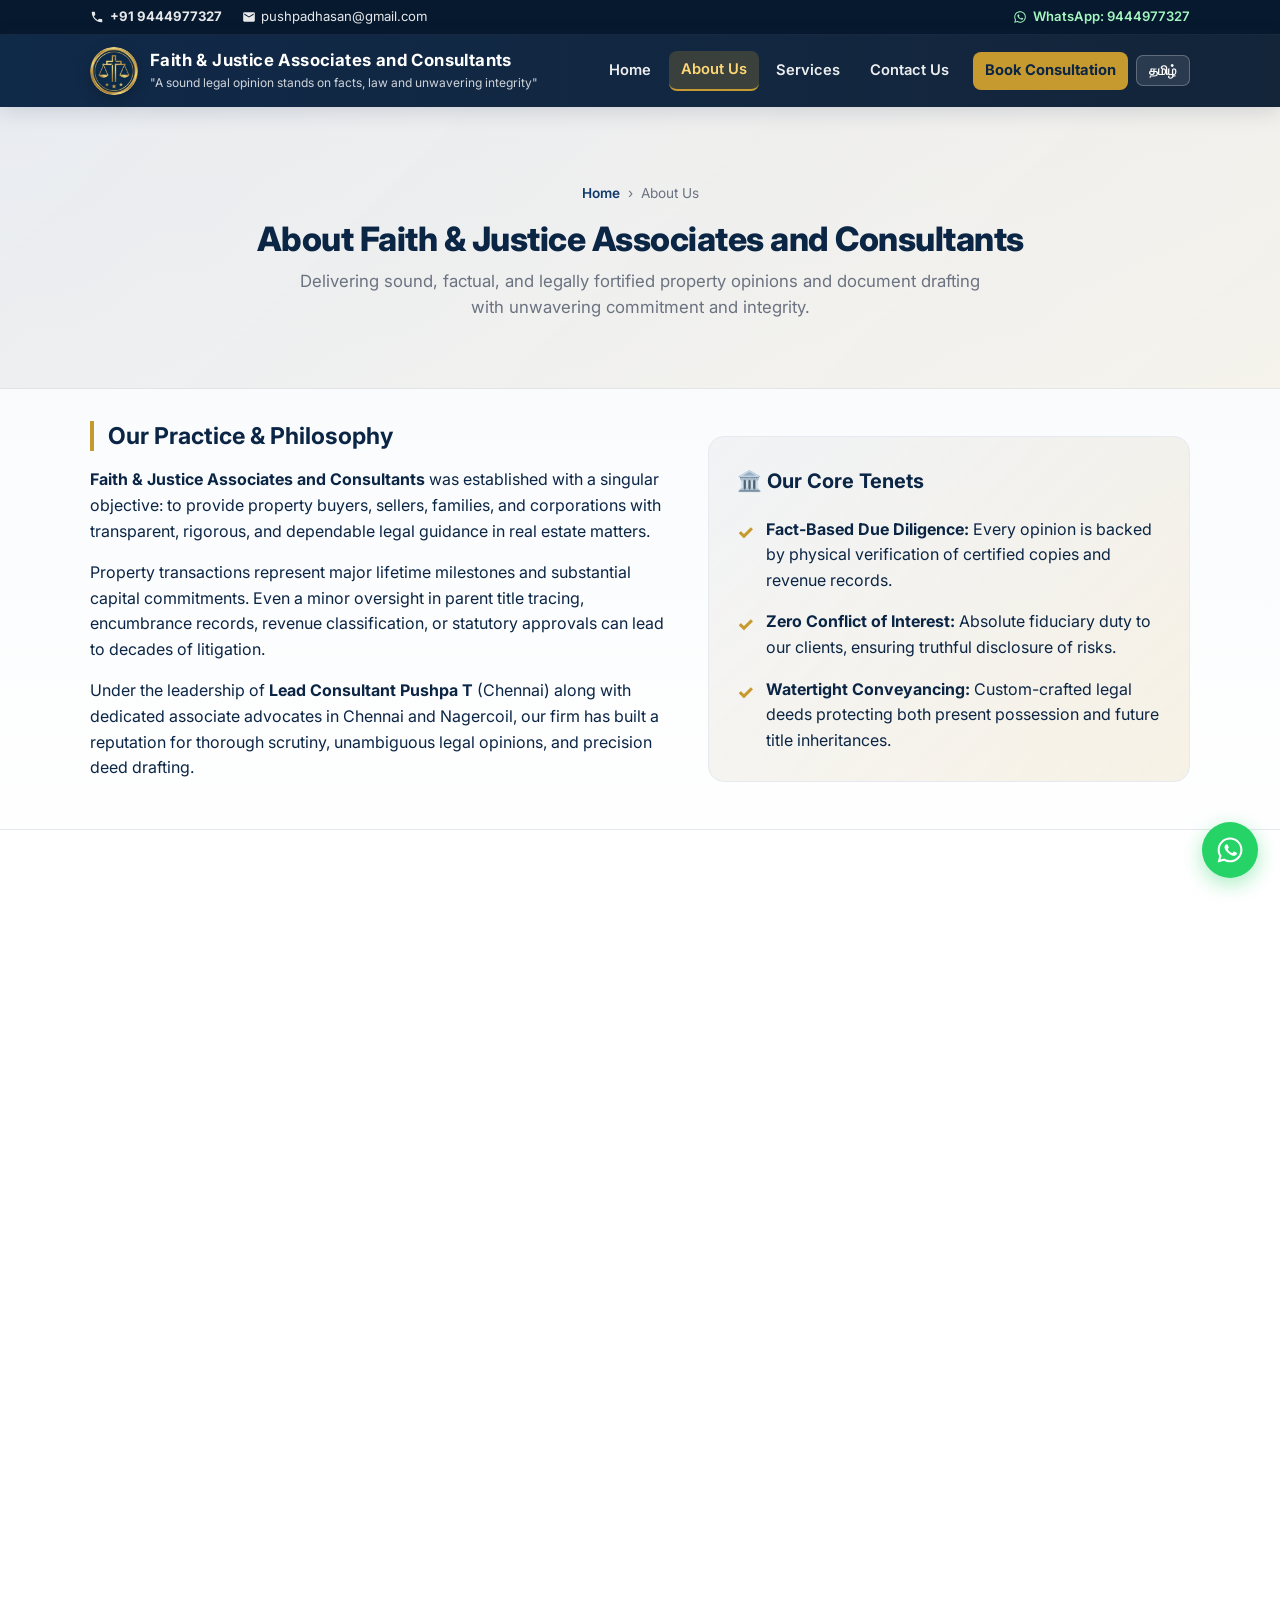
==== commit 17cf8474: "Add official round logo to website and configure circular favicon for browser tab" ====
--- a/about.html
+++ b/about.html
@@ -6,6 +6,11 @@
   <title>About Us | Faith &amp; Justice Associates and Consultants</title>
   <meta name="description" content="Learn about Faith &amp; Justice Associates and Consultants, led by Lead Consultant Pushpa T with associates in Chennai and Nagercoil. Specialized in property law, title due diligence, and legal opinions." />
   <meta name="theme-color" content="#0b2545" />
+  <!-- Favicon: Round Logo in Browser Tab / Address Bar -->
+  <link rel="icon" type="image/png" sizes="32x32" href="favicon-32x32.png" />
+  <link rel="icon" type="image/png" sizes="64x64" href="favicon.png" />
+  <link rel="apple-touch-icon" sizes="180x180" href="apple-touch-icon.png" />
+  <link rel="shortcut icon" href="favicon.ico" />
   <link rel="stylesheet" href="style.css" />
 </head>
 <body>
@@ -36,7 +41,7 @@
   <header>
     <div class="container">
       <a href="index.html" class="brand" aria-label="Faith &amp; Justice Associates and Consultants Home">
-        <div class="logo-mark" aria-hidden="true">FJ</div>
+        <img src="logo-round.png" alt="Faith &amp; Justice Associates and Consultants Logo" class="brand-logo-img" />
         <div class="brand-text">
           <h1>Faith &amp; Justice Associates and Consultants</h1>
           <p>"A sound legal opinion stands on facts, law and unwavering integrity"</p>
@@ -283,7 +288,7 @@
       <div class="footer-grid">
         <div class="footer-brand">
           <div style="display: flex; gap: 0.6rem; align-items: center; margin-bottom: 0.75rem;">
-            <div class="logo-mark" style="width: 36px; height: 36px; font-size: 0.95rem;">FJ</div>
+            <img src="logo-round.png" alt="Faith &amp; Justice Logo" style="width: 38px; height: 38px; border-radius: 50%; object-fit: contain; background: #ffffff;" />
             <h3 style="margin: 0; font-size: 1.05rem;">Faith &amp; Justice Associates and Consultants</h3>
           </div>
           <p>"A sound legal opinion stands on facts, law and unwavering integrity."</p>
--- a/style.css
+++ b/style.css
@@ -148,6 +148,22 @@
   flex-shrink: 1;
 }
 
+.brand-logo-img {
+  width: 48px;
+  height: 48px;
+  min-width: 48px;
+  border-radius: 50%;
+  object-fit: contain;
+  box-shadow: 0 4px 14px rgba(0, 0, 0, 0.25);
+  transition: transform var(--transition);
+  flex-shrink: 0;
+  display: block;
+}
+
+.brand:hover .brand-logo-img {
+  transform: scale(1.05);
+}
+
 .logo-mark {
   width: 46px;
   height: 46px;
@@ -1319,6 +1335,12 @@
     max-width: calc(100% - 150px);
   }
 
+  .brand-logo-img {
+    width: 40px;
+    height: 40px;
+    min-width: 40px;
+  }
+
   .logo-mark {
     width: 40px;
     height: 40px;
